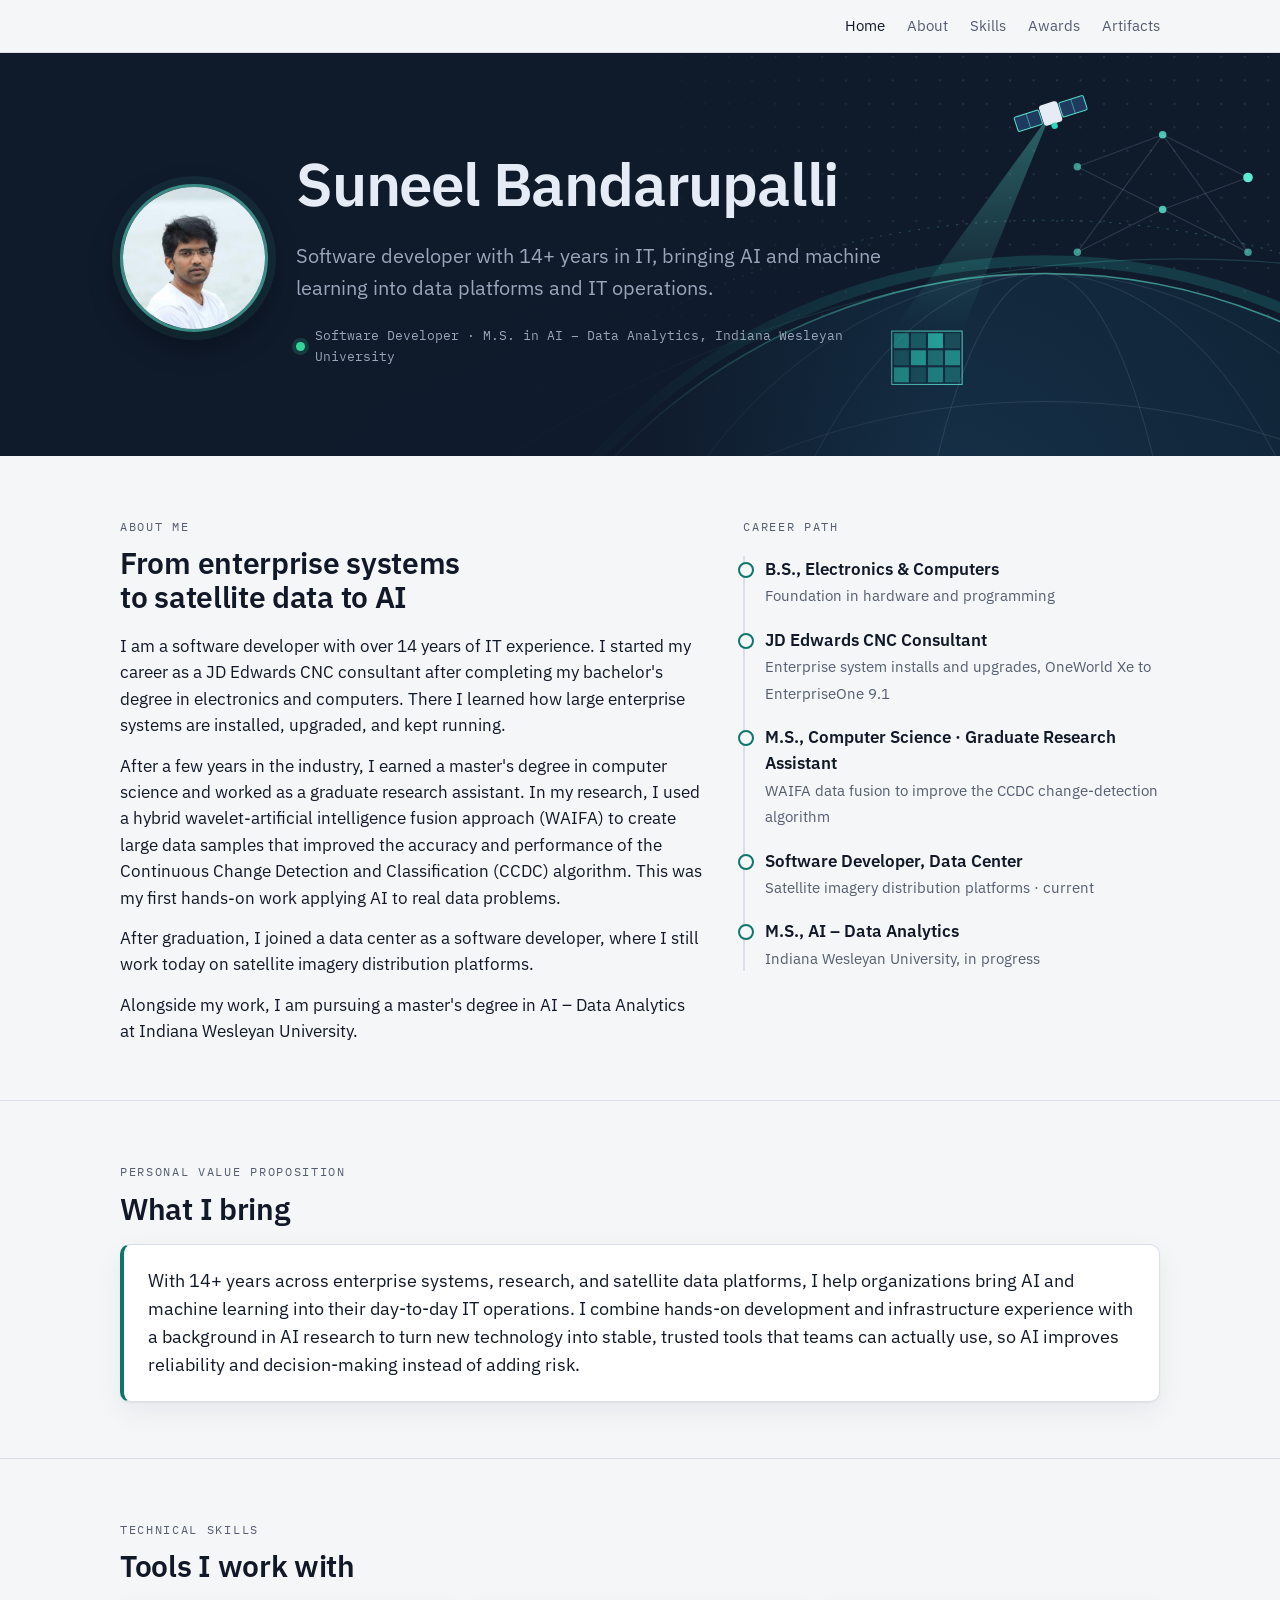
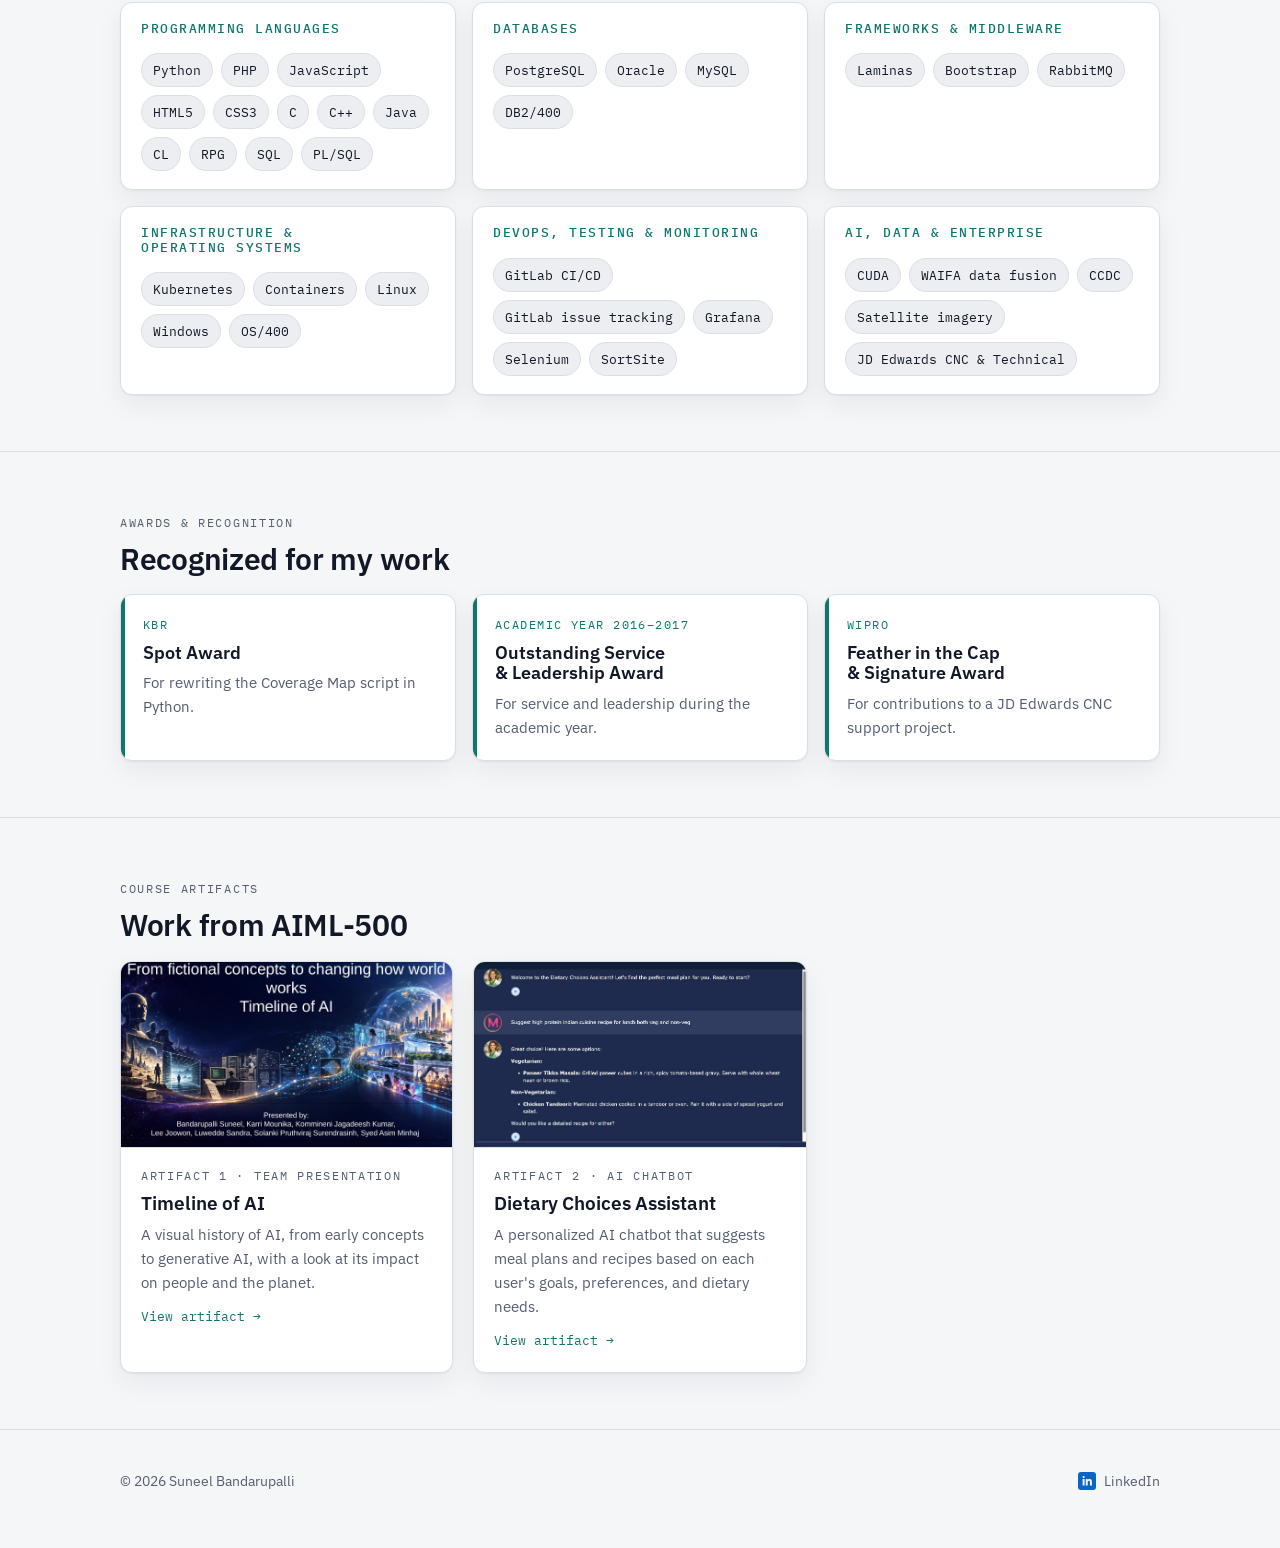
==== index.html @ 0057d149 "Add Awards & Recognition section" ====
<!doctype html>
<html lang="en">
<head>
<meta charset="utf-8">
<meta name="viewport" content="width=device-width,initial-scale=1">
<title>Suneel Bandarupalli | Software Developer, AI &amp; Data Analytics</title>
<meta name="description" content="Professional portfolio of Suneel Bandarupalli: software developer with 14+ years in IT, bringing AI and machine learning into data platforms and IT operations.">
<link rel="preconnect" href="https://fonts.googleapis.com">
<link rel="preconnect" href="https://fonts.gstatic.com" crossorigin>
<link rel="stylesheet" href="https://fonts.googleapis.com/css2?family=IBM+Plex+Mono:wght@400;500&family=IBM+Plex+Sans:wght@400;500;600&display=swap">
<link rel="stylesheet" href="assets/css/style.css">
</head>
<body>

<nav class="nav" aria-label="Main">
  <div class="wrap">
    <ul>
      <li><a href="./" aria-current="page">Home</a></li>
      <li><a href="#about">About</a></li>
      <li><a href="#skills">Skills</a></li>
      <li><a href="#awards">Awards</a></li>
      <li><a href="#artifacts">Artifacts</a></li>
    </ul>
  </div>
</nav>

<header class="hero">
  <svg class="hero-art" viewBox="0 0 1200 460" preserveAspectRatio="xMaxYMid slice" aria-hidden="true" focusable="false">
    <defs>
      <radialGradient id="glow" cx="78%" cy="118%" r="70%">
        <stop offset="0" stop-color="#2DD4BF" stop-opacity=".35"/>
        <stop offset=".45" stop-color="#0EA5E9" stop-opacity=".12"/>
        <stop offset="1" stop-color="#0F1A2B" stop-opacity="0"/>
      </radialGradient>
      <radialGradient id="earth" cx="40%" cy="25%" r="80%">
        <stop offset="0" stop-color="#16324A"/>
        <stop offset="1" stop-color="#0A1420"/>
      </radialGradient>
      <linearGradient id="fade" x1="0" x2="1">
        <stop offset="0" stop-color="#0F1A2B"/>
        <stop offset=".5" stop-color="#0F1A2B" stop-opacity=".9"/>
        <stop offset=".74" stop-color="#0F1A2B" stop-opacity="0"/>
      </linearGradient>
      <linearGradient id="swath" x1="0" y1="0" x2="0" y2="1">
        <stop offset="0" stop-color="#5EEAD4" stop-opacity=".35"/>
        <stop offset="1" stop-color="#5EEAD4" stop-opacity="0"/>
      </linearGradient>
      <clipPath id="earthClip"><circle cx="980" cy="860" r="560"/></clipPath>
      <pattern id="dots" width="22" height="22" patternUnits="userSpaceOnUse"><circle cx="1" cy="1" r="1" fill="#9AA7BB" fill-opacity=".18"/></pattern>
    </defs>
    <rect width="1200" height="460" fill="url(#dots)"/>
    <rect width="1200" height="460" fill="url(#glow)"/>
    <g transform="translate(0 -52)">
    <!-- orbits -->
    <g fill="none" stroke="#5EEAD4" stroke-opacity=".28">
      <ellipse cx="980" cy="860" rx="700" ry="610" stroke-dasharray="2 7"/>
      <ellipse cx="980" cy="860" rx="820" ry="560" transform="rotate(-12 980 860)" stroke-opacity=".18"/>
    </g>
    <!-- earth with graticule and imagery tiles -->
    <circle cx="980" cy="860" r="560" fill="url(#earth)" stroke="#5EEAD4" stroke-opacity=".55" stroke-width="1.5"/>
    <circle cx="980" cy="860" r="572" fill="none" stroke="#2DD4BF" stroke-opacity=".18" stroke-width="10"/>
    <g clip-path="url(#earthClip)" fill="none" stroke="#9AA7BB" stroke-opacity=".16">
      <ellipse cx="980" cy="860" rx="140" ry="560"/><ellipse cx="980" cy="860" rx="300" ry="560"/><ellipse cx="980" cy="860" rx="440" ry="560"/>
      <ellipse cx="980" cy="860" rx="560" ry="140"/><ellipse cx="980" cy="860" rx="560" ry="300"/><ellipse cx="980" cy="860" rx="560" ry="440"/>
    </g>
    <g clip-path="url(#earthClip)">
      <g fill="#2DD4BF">
        <rect x="838" y="356" width="14" height="14" fill-opacity=".55"/><rect x="854" y="356" width="14" height="14" fill-opacity=".3"/><rect x="870" y="356" width="14" height="14" fill-opacity=".7"/><rect x="886" y="356" width="14" height="14" fill-opacity=".2"/>
        <rect x="838" y="372" width="14" height="14" fill-opacity=".25"/><rect x="854" y="372" width="14" height="14" fill-opacity=".65"/><rect x="870" y="372" width="14" height="14" fill-opacity=".4"/><rect x="886" y="372" width="14" height="14" fill-opacity=".55"/>
        <rect x="838" y="388" width="14" height="14" fill-opacity=".6"/><rect x="854" y="388" width="14" height="14" fill-opacity=".2"/><rect x="870" y="388" width="14" height="14" fill-opacity=".5"/><rect x="886" y="388" width="14" height="14" fill-opacity=".3"/>
      </g>
      <rect x="836" y="354" width="66" height="50" fill="none" stroke="#5EEAD4" stroke-opacity=".8"/>
    </g>
    <!-- imaging swath from satellite to the tile -->
    <path d="M985 150 L836 354 L902 354 Z" fill="url(#swath)"/>
    <!-- satellite -->
    <g transform="translate(985 150) rotate(-18)">
      <rect x="-34" y="-7" width="24" height="14" rx="1.5" fill="#1E3A5F" stroke="#5EEAD4" stroke-opacity=".9"/>
      <rect x="10" y="-7" width="24" height="14" rx="1.5" fill="#1E3A5F" stroke="#5EEAD4" stroke-opacity=".9"/>
      <line x1="-22" y1="-7" x2="-22" y2="7" stroke="#5EEAD4" stroke-opacity=".5"/><line x1="22" y1="-7" x2="22" y2="7" stroke="#5EEAD4" stroke-opacity=".5"/>
      <rect x="-9" y="-10" width="18" height="20" rx="3" fill="#E6ECF5"/>
      <circle cx="0" cy="12" r="3" fill="#2DD4BF"/>
    </g>
    </g>
    <g transform="translate(350 78)">
    <!-- neural network constellation -->
    <g stroke="#9AA7BB" stroke-opacity=".22">
      <line x1="660" y1="70" x2="740" y2="40"/><line x1="660" y1="70" x2="740" y2="110"/><line x1="660" y1="150" x2="740" y2="110"/><line x1="660" y1="150" x2="740" y2="40"/>
      <line x1="740" y1="40" x2="820" y2="80"/><line x1="740" y1="110" x2="820" y2="80"/><line x1="740" y1="110" x2="820" y2="150"/><line x1="740" y1="40" x2="820" y2="150"/>
    </g>
    <g fill="#5EEAD4"><circle cx="660" cy="70" r="3.5" fill-opacity=".6"/><circle cx="660" cy="150" r="3.5" fill-opacity=".6"/><circle cx="740" cy="40" r="3.5" fill-opacity=".8"/><circle cx="740" cy="110" r="3.5" fill-opacity=".8"/><circle cx="820" cy="80" r="4.5"/><circle cx="820" cy="150" r="3.5" fill-opacity=".6"/></g>
    </g>
    <rect width="1200" height="460" fill="url(#fade)"/>
  </svg>
  <div class="wrap hero-id">
    <img class="avatar" src="assets/img/suneel.jpg" alt="Portrait of Suneel Bandarupalli" width="400" height="400">
    <div class="hero-text">
      <h1>Suneel Bandarupalli</h1>
      <p class="role">Software developer with 14+ years in IT, bringing AI and machine learning into data platforms and IT operations.</p>
      <span class="status"><i aria-hidden="true"></i>Software Developer · M.S. in AI – Data Analytics, Indiana Wesleyan University</span>
    </div>
  </div>
</header>

<main>
  <section class="block" id="about">
    <div class="wrap two">
      <div>
        <span class="label">About Me</span>
        <h2>From enterprise systems to satellite data to AI</h2>
        <div class="prose">
          <p>I am a software developer with over 14 years of IT experience. I started my career as a JD Edwards CNC consultant after completing my bachelor's degree in electronics and computers. There I learned how large enterprise systems are installed, upgraded, and kept running.</p>
          <p>After a few years in the industry, I earned a master's degree in computer science and worked as a graduate research assistant. In my research, I used a hybrid wavelet-artificial intelligence fusion approach (WAIFA) to create large data samples that improved the accuracy and performance of the Continuous Change Detection and Classification (CCDC) algorithm. This was my first hands-on work applying AI to real data problems.</p>
          <p>After graduation, I joined a data center as a software developer, where I still work today on satellite imagery distribution platforms.</p>
          <p>Alongside my work, I am pursuing a master's degree in AI – Data Analytics at Indiana Wesleyan University.</p>
        </div>
      </div>
      <div>
        <span class="label">Career Path</span>
        <ul class="path" style="margin-top:18px">
          <li><b>B.S., Electronics &amp; Computers</b><span>Foundation in hardware and programming</span></li>
          <li><b>JD Edwards CNC Consultant</b><span>Enterprise system installs and upgrades, OneWorld Xe to EnterpriseOne 9.1</span></li>
          <li><b>M.S., Computer Science · Graduate Research Assistant</b><span>WAIFA data fusion to improve the CCDC change-detection algorithm</span></li>
          <li><b>Software Developer, Data Center</b><span>Satellite imagery distribution platforms · current</span></li>
          <li><b>M.S., AI – Data Analytics</b><span>Indiana Wesleyan University, in progress</span></li>
        </ul>
      </div>
    </div>
  </section>

  <section class="block" id="value">
    <div class="wrap">
      <span class="label">Personal Value Proposition</span>
      <h2>What I bring</h2>
      <p class="vp">With 14+ years across enterprise systems, research, and satellite data platforms, I help organizations bring AI and machine learning into their day-to-day IT operations. I combine hands-on development and infrastructure experience with a background in AI research to turn new technology into stable, trusted tools that teams can actually use, so AI improves reliability and decision-making instead of adding risk.</p>
    </div>
  </section>

  <section class="block" id="skills">
    <div class="wrap">
      <span class="label">Technical Skills</span>
      <h2>Tools I work with</h2>
      <div class="skills">
        <div class="skillset">
          <h3>Programming Languages</h3>
          <div class="chips">
            <span class="chip">Python</span><span class="chip">PHP</span><span class="chip">JavaScript</span><span class="chip">HTML5</span><span class="chip">CSS3</span><span class="chip">C</span><span class="chip">C++</span><span class="chip">Java</span><span class="chip">CL</span><span class="chip">RPG</span><span class="chip">SQL</span><span class="chip">PL/SQL</span>
          </div>
        </div>
        <div class="skillset">
          <h3>Databases</h3>
          <div class="chips">
            <span class="chip">PostgreSQL</span><span class="chip">Oracle</span><span class="chip">MySQL</span><span class="chip">DB2/400</span>
          </div>
        </div>
        <div class="skillset">
          <h3>Frameworks &amp; Middleware</h3>
          <div class="chips">
            <span class="chip">Laminas</span><span class="chip">Bootstrap</span><span class="chip">RabbitMQ</span>
          </div>
        </div>
        <div class="skillset">
          <h3>Infrastructure &amp; Operating Systems</h3>
          <div class="chips">
            <span class="chip">Kubernetes</span><span class="chip">Containers</span><span class="chip">Linux</span><span class="chip">Windows</span><span class="chip">OS/400</span>
          </div>
        </div>
        <div class="skillset">
          <h3>DevOps, Testing &amp; Monitoring</h3>
          <div class="chips">
            <span class="chip">GitLab CI/CD</span><span class="chip">GitLab issue tracking</span><span class="chip">Grafana</span><span class="chip">Selenium</span><span class="chip">SortSite</span>
          </div>
        </div>
        <div class="skillset">
          <h3>AI, Data &amp; Enterprise</h3>
          <div class="chips">
            <span class="chip">CUDA</span><span class="chip">WAIFA data fusion</span><span class="chip">CCDC</span><span class="chip">Satellite imagery</span><span class="chip">JD Edwards CNC &amp; Technical</span>
          </div>
        </div>
      </div>
    </div>
  </section>

  <section class="block" id="awards">
    <div class="wrap">
      <span class="label">Awards &amp; Recognition</span>
      <h2>Recognized for my work</h2>
      <div class="awards">
        <article class="award">
          <span class="award-org">KBR</span>
          <h3>Spot Award</h3>
          <p>For rewriting the Coverage Map script in Python.</p>
        </article>
        <article class="award">
          <span class="award-org">Academic Year 2016–2017</span>
          <h3>Outstanding Service &amp; Leadership Award</h3>
          <p>For service and leadership during the academic year.</p>
        </article>
        <article class="award">
          <span class="award-org">Wipro</span>
          <h3>Feather in the Cap &amp; Signature Award</h3>
          <p>For contributions to a JD Edwards CNC support project.</p>
        </article>
      </div>
    </div>
  </section>

  <section class="block" id="artifacts">
    <div class="wrap">
      <span class="label">Course Artifacts</span>
      <h2>Work from AIML-500</h2>
      <div class="grid">
        <a class="card" href="artifacts/timeline-of-ai/">
          <img src="artifacts/timeline-of-ai/slides/slide-1.jpg" alt="Title slide of the Timeline of AI presentation" loading="lazy">
          <div class="body">
            <span class="label">Artifact 1 · Team presentation</span>
            <h3>Timeline of AI</h3>
            <p>A visual history of AI, from early concepts to generative AI, with a look at its impact on people and the planet.</p>
            <span class="more">View artifact →</span>
          </div>
        </a>
        <a class="card" href="artifacts/dietary-choices-assistant/">
          <img src="artifacts/dietary-choices-assistant/screens/screen-2.jpg" alt="The Dietary Choices Assistant suggesting high-protein Indian lunch options" loading="lazy">
          <div class="body">
            <span class="label">Artifact 2 · AI chatbot</span>
            <h3>Dietary Choices Assistant</h3>
            <p>A personalized AI chatbot that suggests meal plans and recipes based on each user's goals, preferences, and dietary needs.</p>
            <span class="more">View artifact →</span>
          </div>
        </a>
      </div>
    </div>
  </section>
</main>

<footer>
  <div class="wrap">
    <span>© 2026 Suneel Bandarupalli</span>
    <span class="links"><a href="https://www.linkedin.com/in/suneelb/" target="_blank" rel="noopener" aria-label="LinkedIn profile"><svg class="li-icon" viewBox="0 0 24 24" width="18" height="18" aria-hidden="true" focusable="false"><rect width="24" height="24" rx="4" fill="currentColor"/><path fill="var(--bg)" d="M6.2 9.4h2.6V18H6.2zM7.5 5.3a1.5 1.5 0 1 1 0 3 1.5 1.5 0 0 1 0-3zM10.4 9.4h2.5v1.2h.04c.35-.66 1.2-1.36 2.47-1.36 2.64 0 3.13 1.74 3.13 4V18h-2.6v-4.2c0-1-.02-2.3-1.4-2.3-1.4 0-1.6 1.1-1.6 2.2V18h-2.6z"/></svg><span>LinkedIn</span></a></span>
  </div>
</footer>
</body>
</html>
---- assets/css/style.css ----
/* Suneel Bandarupalli — portfolio
   Ops-console flavour: ink navy, a single signal-teal accent, mono labels. */
:root{
  --bg:#F5F6F8; --surface:#FFFFFF; --sunk:#ECEEF2; --ink:#111827; --muted:#545E70;
  --line:#DADFE7; --accent:#0F766E; --accent-ink:#FFFFFF; --accent-soft:#DDF1EE;
  --band:#0F1A2B; --band-ink:#E6ECF5; --band-muted:#9AA7BB;
  --shadow:0 1px 2px rgba(17,24,39,.05),0 10px 28px rgba(17,24,39,.06);
  --sans:"IBM Plex Sans",-apple-system,BlinkMacSystemFont,"Segoe UI",Helvetica,Arial,sans-serif;
  --mono:"IBM Plex Mono",ui-monospace,SFMono-Regular,Menlo,Consolas,monospace;
  color-scheme:light;
}
@media (prefers-color-scheme:dark){
  :root{
    --bg:#0D1219; --surface:#151C26; --sunk:#1B2430; --ink:#E7ECF3; --muted:#9AA6B6;
    --line:#26303D; --accent:#4FD1C0; --accent-ink:#06201D; --accent-soft:#11302D;
    --band:#0A0F16; --band-ink:#E7ECF3; --band-muted:#8C98AA;
    --shadow:0 1px 2px rgba(0,0,0,.4),0 10px 28px rgba(0,0,0,.3);
    color-scheme:dark;
  }
}
*{box-sizing:border-box}
html{scroll-behavior:smooth}
body{margin:0;background:var(--bg);color:var(--ink);font-family:var(--sans);font-size:16.5px;line-height:1.6;-webkit-font-smoothing:antialiased}
img{max-width:100%;display:block}
a{color:var(--accent)}
h1,h2,h3{line-height:1.15;margin:0;text-wrap:balance}
p{margin:0}
.wrap{max-width:1080px;margin:0 auto;padding-left:max(20px,env(safe-area-inset-left,0px));padding-right:max(20px,env(safe-area-inset-right,0px))}
.label{font-family:var(--mono);font-size:12px;letter-spacing:.14em;text-transform:uppercase;color:var(--muted)}

/* nav */
.nav{position:sticky;top:0;z-index:20;background:color-mix(in srgb,var(--bg) 88%,transparent);backdrop-filter:blur(8px);border-bottom:1px solid var(--line)}
.nav .wrap{display:flex;align-items:center;justify-content:space-between;gap:16px;padding-block:14px}
.brand{font-weight:600;text-decoration:none;color:var(--ink);letter-spacing:-.01em}
.brand span{font-family:var(--mono);font-size:12px;color:var(--accent);margin-left:8px;letter-spacing:.06em}
.nav ul{list-style:none;display:flex;gap:22px;margin:0;padding:0;font-size:15px}
.nav a{color:var(--muted);text-decoration:none}
.nav a:hover,.nav a[aria-current="page"]{color:var(--ink)}

/* hero band */
.hero{background:var(--band);color:var(--band-ink)}
.hero .wrap{padding-block:72px 64px;display:grid;gap:28px}
.hero .label{color:var(--band-muted)}
.hero h1{font-size:clamp(36px,6vw,60px);font-weight:600;letter-spacing:-.02em}
.hero .role{font-size:clamp(17px,2.4vw,20px);color:var(--band-muted);max-width:52ch}
.status{display:inline-flex;align-items:center;gap:10px;font-family:var(--mono);font-size:13px;color:var(--band-muted)}
.status i{width:9px;height:9px;border-radius:50%;background:#34D399;box-shadow:0 0 0 4px rgba(52,211,153,.18)}

/* sections */
section.block{padding-block:56px;border-bottom:1px solid var(--line)}
section.block h2{font-size:clamp(24px,3.4vw,30px);font-weight:600;letter-spacing:-.01em;margin:8px 0 18px}
.two{display:grid;grid-template-columns:minmax(0,1.4fr) minmax(0,1fr);gap:40px;align-items:start}
@media (max-width:820px){.two{grid-template-columns:1fr}}
.prose p+p{margin-top:14px}
.prose{max-width:66ch}

.vp{background:var(--surface);border:1px solid var(--line);border-left:4px solid var(--accent);border-radius:10px;padding:22px 24px;box-shadow:var(--shadow);font-size:18px;line-height:1.55}
.chips{display:flex;flex-wrap:wrap;gap:8px;margin-top:6px}
.chip{font-family:var(--mono);font-size:12.5px;padding:6px 11px;border-radius:999px;background:var(--sunk);color:var(--ink);border:1px solid var(--line)}
.facts{display:grid;gap:14px;margin:0}
.facts div{background:var(--surface);border:1px solid var(--line);border-radius:10px;padding:14px 16px}
.facts dt{font-family:var(--mono);font-size:12px;letter-spacing:.1em;text-transform:uppercase;color:var(--muted)}
.facts dd{margin:4px 0 0;font-weight:500}

/* artifact cards */
.grid{display:grid;grid-template-columns:repeat(auto-fill,minmax(300px,1fr));gap:20px}
.card{display:flex;flex-direction:column;background:var(--surface);border:1px solid var(--line);border-radius:12px;overflow:hidden;box-shadow:var(--shadow);text-decoration:none;color:inherit;transition:transform .15s ease,border-color .15s ease}
.card:hover{transform:translateY(-2px);border-color:var(--accent)}
.card img{aspect-ratio:16/9;object-fit:cover;width:100%;border-bottom:1px solid var(--line)}
.card .body{padding:18px 20px 20px;display:grid;gap:8px}
.card h3{font-size:19px;font-weight:600}
.card p{color:var(--muted);font-size:15px}
.card .more{font-family:var(--mono);font-size:13px;color:var(--accent);margin-top:4px}
.note{margin-top:18px;color:var(--muted);font-size:14.5px}

/* artifact page */
.crumbs{font-family:var(--mono);font-size:13px;color:var(--muted);padding-top:28px}
.crumbs a{color:var(--muted)}
.art-head{padding-block:14px 26px;display:grid;gap:12px}
.art-head h1{font-size:clamp(28px,4.6vw,42px);font-weight:600;letter-spacing:-.015em}
.art-head .intro{font-size:18px;color:var(--muted);max-width:62ch}
.team{font-size:14.5px;color:var(--muted)}
.team b{color:var(--ink);font-weight:600}

.viewer{background:var(--band);border-radius:14px;padding:14px;box-shadow:var(--shadow)}
.viewer figure{margin:0;position:relative}
.viewer img{width:100%;aspect-ratio:16/9;object-fit:contain;border-radius:8px;background:#000}
.vbar{display:flex;align-items:center;justify-content:space-between;gap:12px;padding:12px 4px 2px;color:var(--band-ink);flex-wrap:wrap}
.vbar button{font:inherit;font-size:14px;background:transparent;color:var(--band-ink);border:1px solid rgba(255,255,255,.25);border-radius:8px;padding:7px 14px;cursor:pointer}
.vbar button:hover{border-color:#fff}
.vbar button:disabled{opacity:.35;cursor:default}
.count{font-family:var(--mono);font-size:13px;color:var(--band-muted)}
.thumbs{display:flex;gap:8px;overflow-x:auto;padding:12px 4px 4px}
.thumbs button{flex:0 0 auto;width:96px;padding:0;border:2px solid transparent;border-radius:6px;overflow:hidden;cursor:pointer;background:none;opacity:.6}
.thumbs button[aria-current="true"]{border-color:var(--accent);opacity:1}
.thumbs img{aspect-ratio:16/9;object-fit:cover}
.actions{display:flex;flex-wrap:wrap;gap:10px;margin-top:16px}
.btn{display:inline-flex;align-items:center;gap:8px;font-weight:600;font-size:15px;padding:10px 16px;border-radius:9px;text-decoration:none;border:1px solid var(--accent)}
.btn.primary{background:var(--accent);color:var(--accent-ink)}
.btn.ghost{color:var(--accent);background:transparent}

.fields{display:grid;gap:0;margin-top:40px;border-top:1px solid var(--line)}
.field{display:grid;grid-template-columns:200px minmax(0,1fr);gap:28px;padding-block:22px;border-bottom:1px solid var(--line)}
.field h2{font-family:var(--mono);font-size:12.5px;letter-spacing:.14em;text-transform:uppercase;color:var(--accent);font-weight:500;padding-top:4px}
.field .prose{font-size:16.5px}
.field ul{margin:0;padding-left:20px}
.field li+li{margin-top:6px}
.refs p{padding-left:2em;text-indent:-2em}
.refs p+p{margin-top:10px}
.vpq{font-size:18px;font-weight:500;color:var(--ink)}
@media (max-width:720px){.field{grid-template-columns:1fr;gap:8px}}

footer{padding-block:40px 56px;color:var(--muted);font-size:14px}
footer .wrap{display:flex;flex-wrap:wrap;justify-content:space-between;gap:12px}
.prose,.refs p{overflow-wrap:anywhere}
.field>*,.viewer,.thumbs{min-width:0}

/* skills */
.skills{display:grid;grid-template-columns:repeat(auto-fill,minmax(300px,1fr));gap:16px}
.skillset{background:var(--surface);border:1px solid var(--line);border-radius:12px;padding:18px 20px;box-shadow:var(--shadow);display:grid;gap:12px;align-content:start}
.skillset h3{font-family:var(--mono);font-size:12.5px;letter-spacing:.12em;text-transform:uppercase;color:var(--accent);font-weight:500}
.path{display:grid;gap:0;margin:0;padding:0;list-style:none;border-left:2px solid var(--line)}
.path li{position:relative;padding:0 0 18px 20px}
.path li:last-child{padding-bottom:0}
.path li::before{content:"";position:absolute;left:-7px;top:6px;width:12px;height:12px;border-radius:50%;background:var(--bg);border:2px solid var(--accent)}
.path b{display:block;font-weight:600}
.path span{color:var(--muted);font-size:14.5px}

/* hero illustration */
.hero{position:relative;overflow:hidden;background:#0F1A2B}
.hero-art{position:absolute;inset:0;width:100%;height:100%}
.hero .wrap{position:relative;padding-block:96px 88px}
@media (max-width:720px){.hero-art{opacity:.3}}
@media (max-width:560px){.brand span{display:none}.nav ul{gap:16px}}
.nav .wrap{justify-content:flex-end}

/* hero identity + footer links */
.hero-id{display:flex!important;align-items:center;gap:36px}
.hero-text{display:grid;gap:22px;min-width:0}
.avatar{width:148px;height:148px;border-radius:50%;object-fit:cover;flex:0 0 auto;border:3px solid rgba(94,234,212,.55);box-shadow:0 0 0 8px rgba(94,234,212,.08),0 12px 30px rgba(0,0,0,.35)}
@media (max-width:720px){.hero-id{flex-direction:column;align-items:flex-start;gap:24px}.avatar{width:112px;height:112px}}
footer .links{display:flex;gap:18px}
footer .links a{color:var(--muted);text-decoration:none}
footer .links a:hover{color:var(--accent)}
.hero-text{max-width:600px}
@media (max-width:720px){.hero-id .avatar{align-self:center}}
@media (max-width:720px){.hero-id{align-items:center;text-align:center}.hero-text{justify-items:center}}
footer .links a{display:inline-flex;align-items:center;gap:8px}
footer .links a:hover .li-icon{color:#0A66C2}
footer .li-icon{color:#0A66C2}
.viewer .caption{color:var(--band-ink);font-size:14.5px;padding:12px 4px 0;margin:0}
.art-head + .viewer + .actions + .note{margin-top:10px}

/* awards */
.awards{display:grid;grid-template-columns:repeat(auto-fill,minmax(280px,1fr));gap:16px}
.award{position:relative;background:var(--surface);border:1px solid var(--line);border-radius:12px;padding:20px 20px 20px 22px;box-shadow:var(--shadow);display:grid;gap:8px;align-content:start;overflow:hidden}
.award::before{content:"";position:absolute;left:0;top:0;bottom:0;width:4px;background:var(--accent)}
.award-org{font-family:var(--mono);font-size:12px;letter-spacing:.12em;text-transform:uppercase;color:var(--accent)}
.award h3{font-size:18px;font-weight:600}
.award p{color:var(--muted);font-size:15px}
@media (max-width:420px){.nav ul{gap:12px;font-size:14px}}
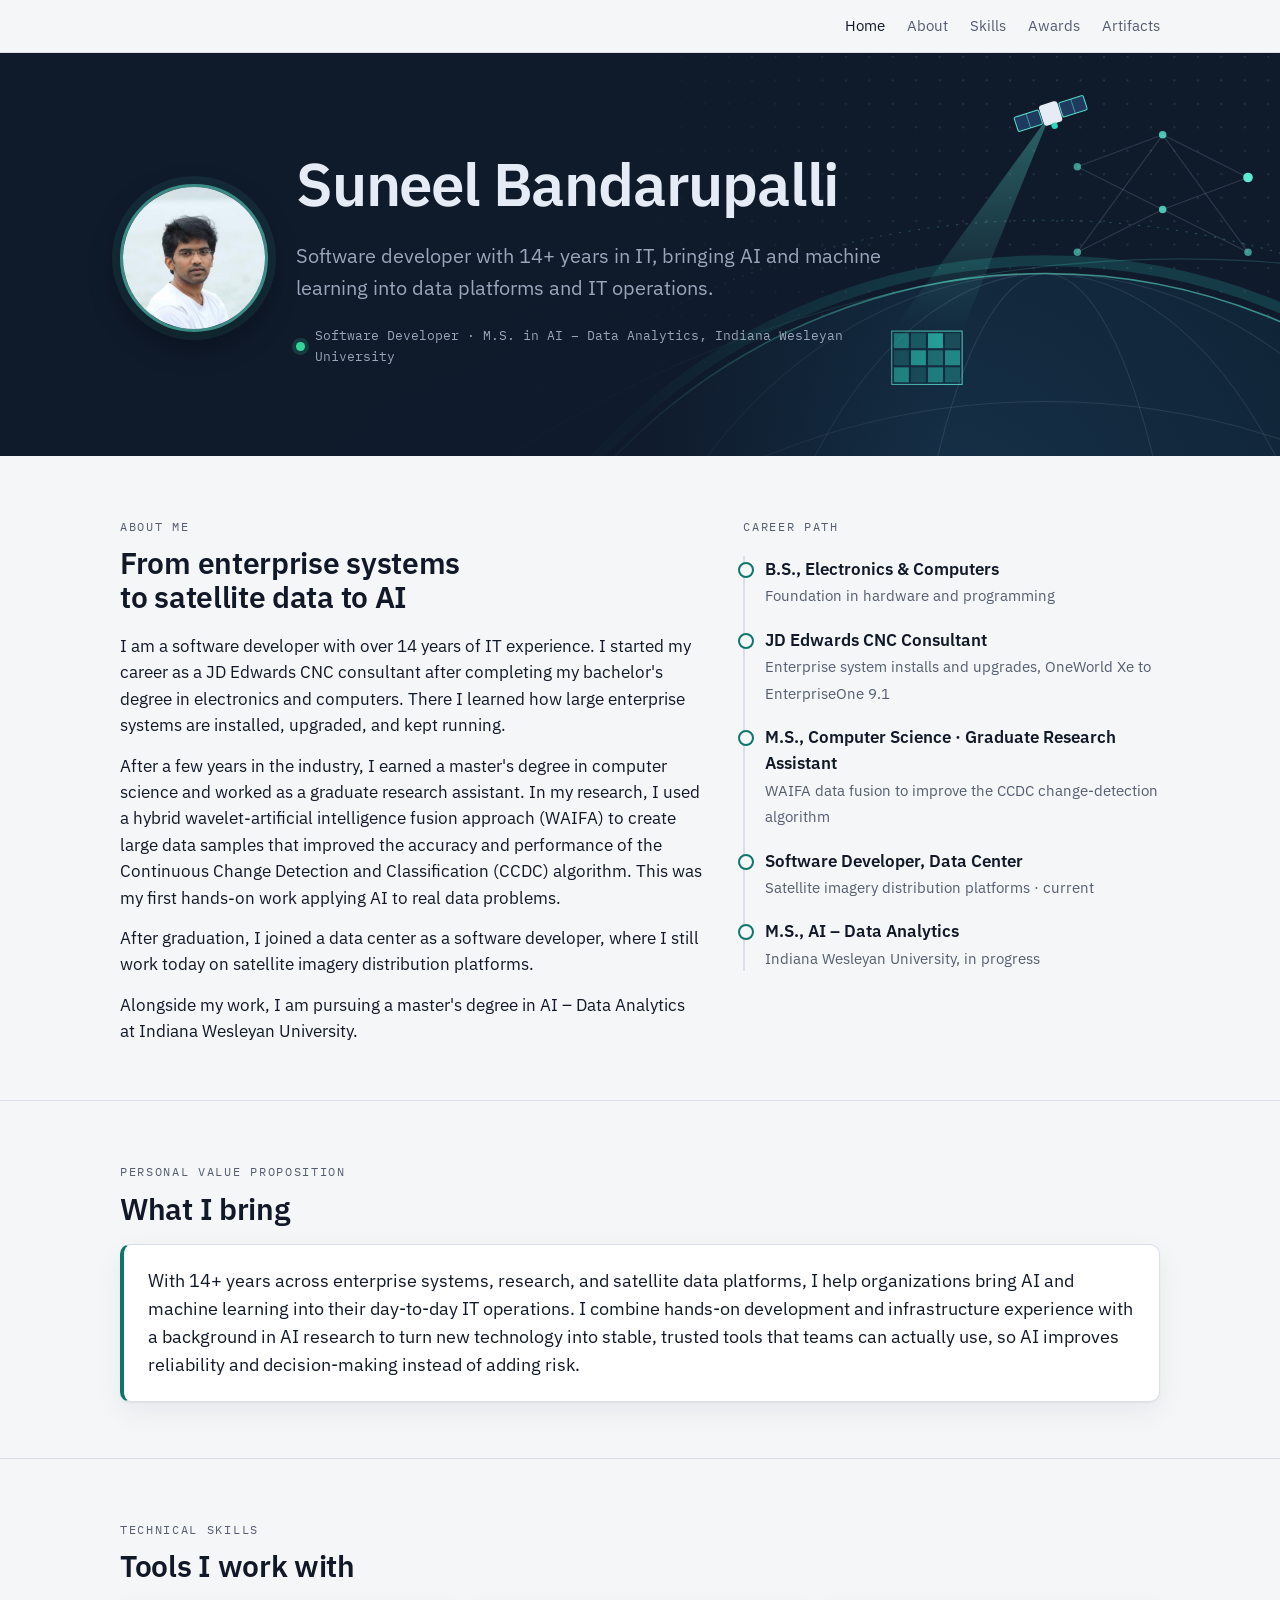
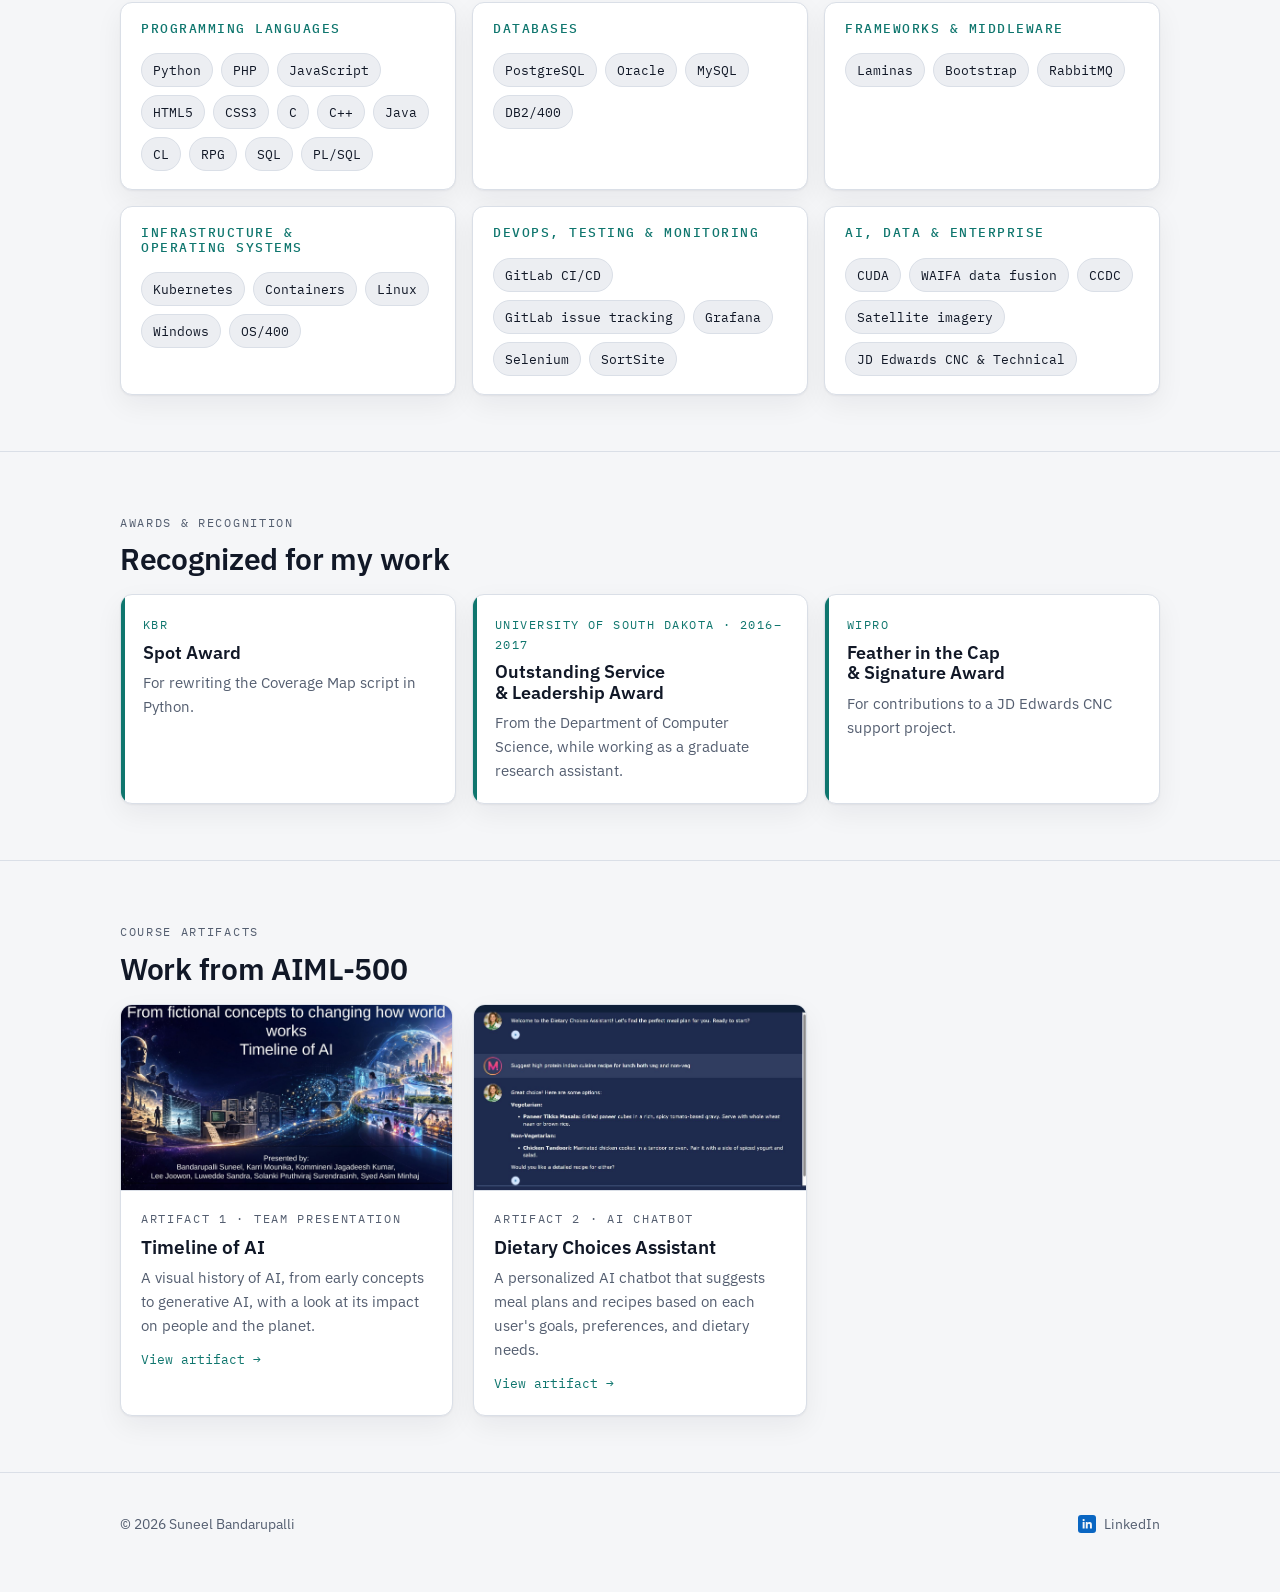
==== commit ade623e1: "Credit USD CS department for 2016-17 award; trim chatbot tools list" ====
--- a/index.html
+++ b/index.html
@@ -192,9 +192,9 @@
           <p>For rewriting the Coverage Map script in Python.</p>
         </article>
         <article class="award">
-          <span class="award-org">Academic Year 2016–2017</span>
+          <span class="award-org">University of South Dakota · 2016–2017</span>
           <h3>Outstanding Service &amp; Leadership Award</h3>
-          <p>For service and leadership during the academic year.</p>
+          <p>From the Department of Computer Science, while working as a graduate research assistant.</p>
         </article>
         <article class="award">
           <span class="award-org">Wipro</span>
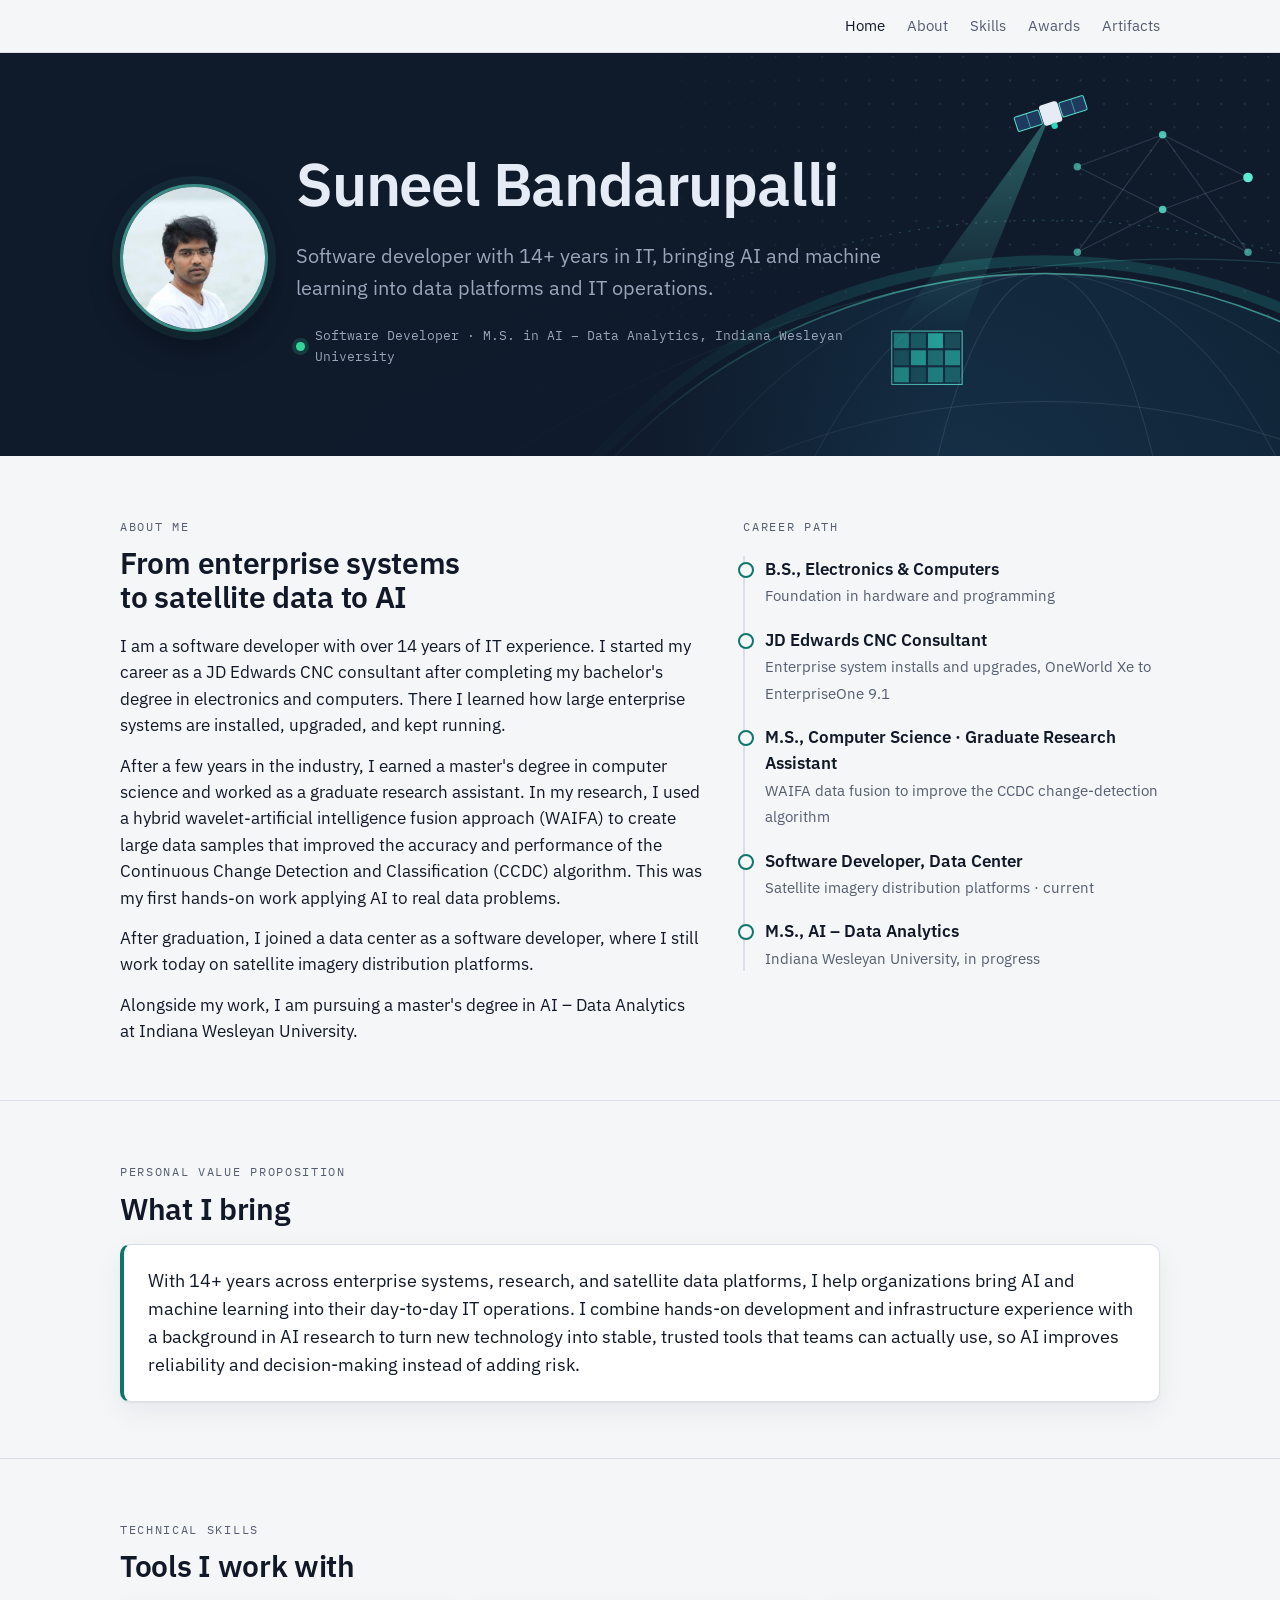
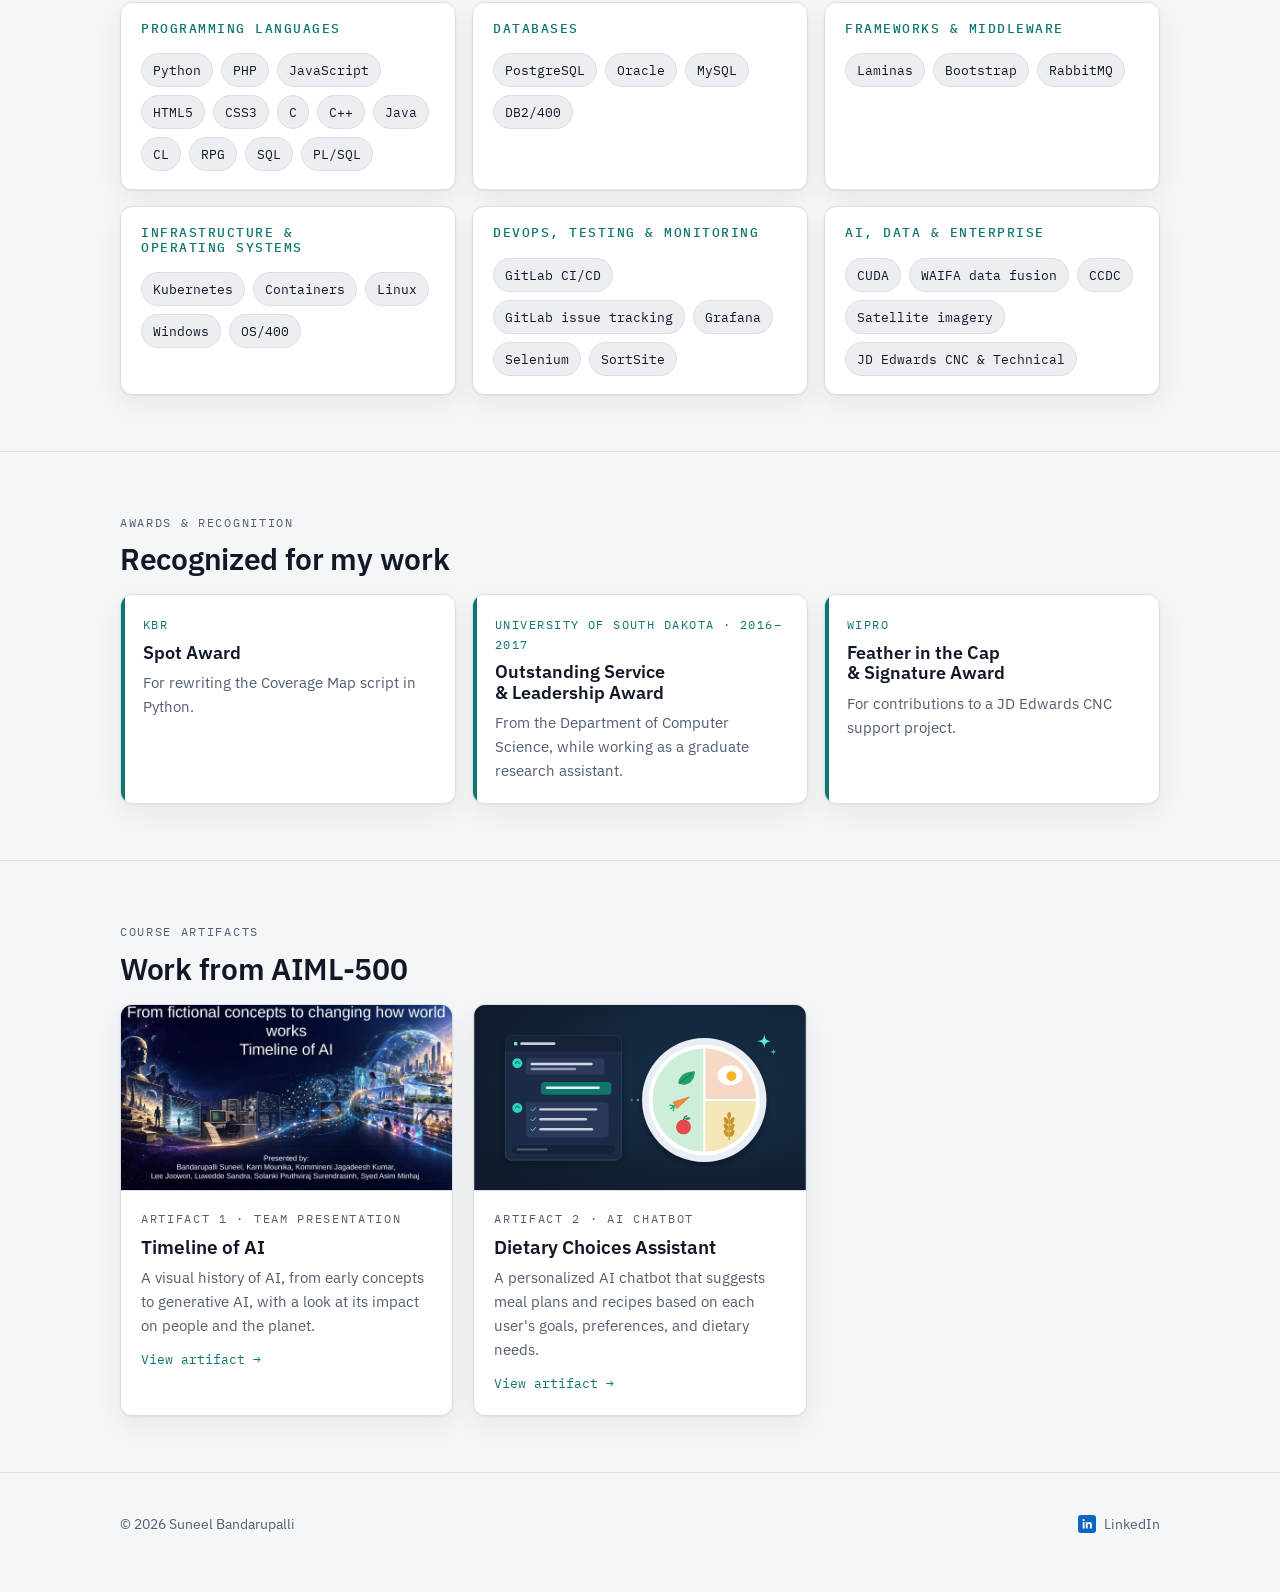
==== commit f9dee470: "Add cover illustration for Dietary Choices Assistant card" ====
--- a/index.html
+++ b/index.html
@@ -220,7 +220,7 @@
           </div>
         </a>
         <a class="card" href="artifacts/dietary-choices-assistant/">
-          <img src="artifacts/dietary-choices-assistant/screens/screen-2.jpg" alt="The Dietary Choices Assistant suggesting high-protein Indian lunch options" loading="lazy">
+          <img src="artifacts/dietary-choices-assistant/cover.svg" alt="Illustration of a chat conversation next to a balanced meal plate" loading="lazy">
           <div class="body">
             <span class="label">Artifact 2 · AI chatbot</span>
             <h3>Dietary Choices Assistant</h3>
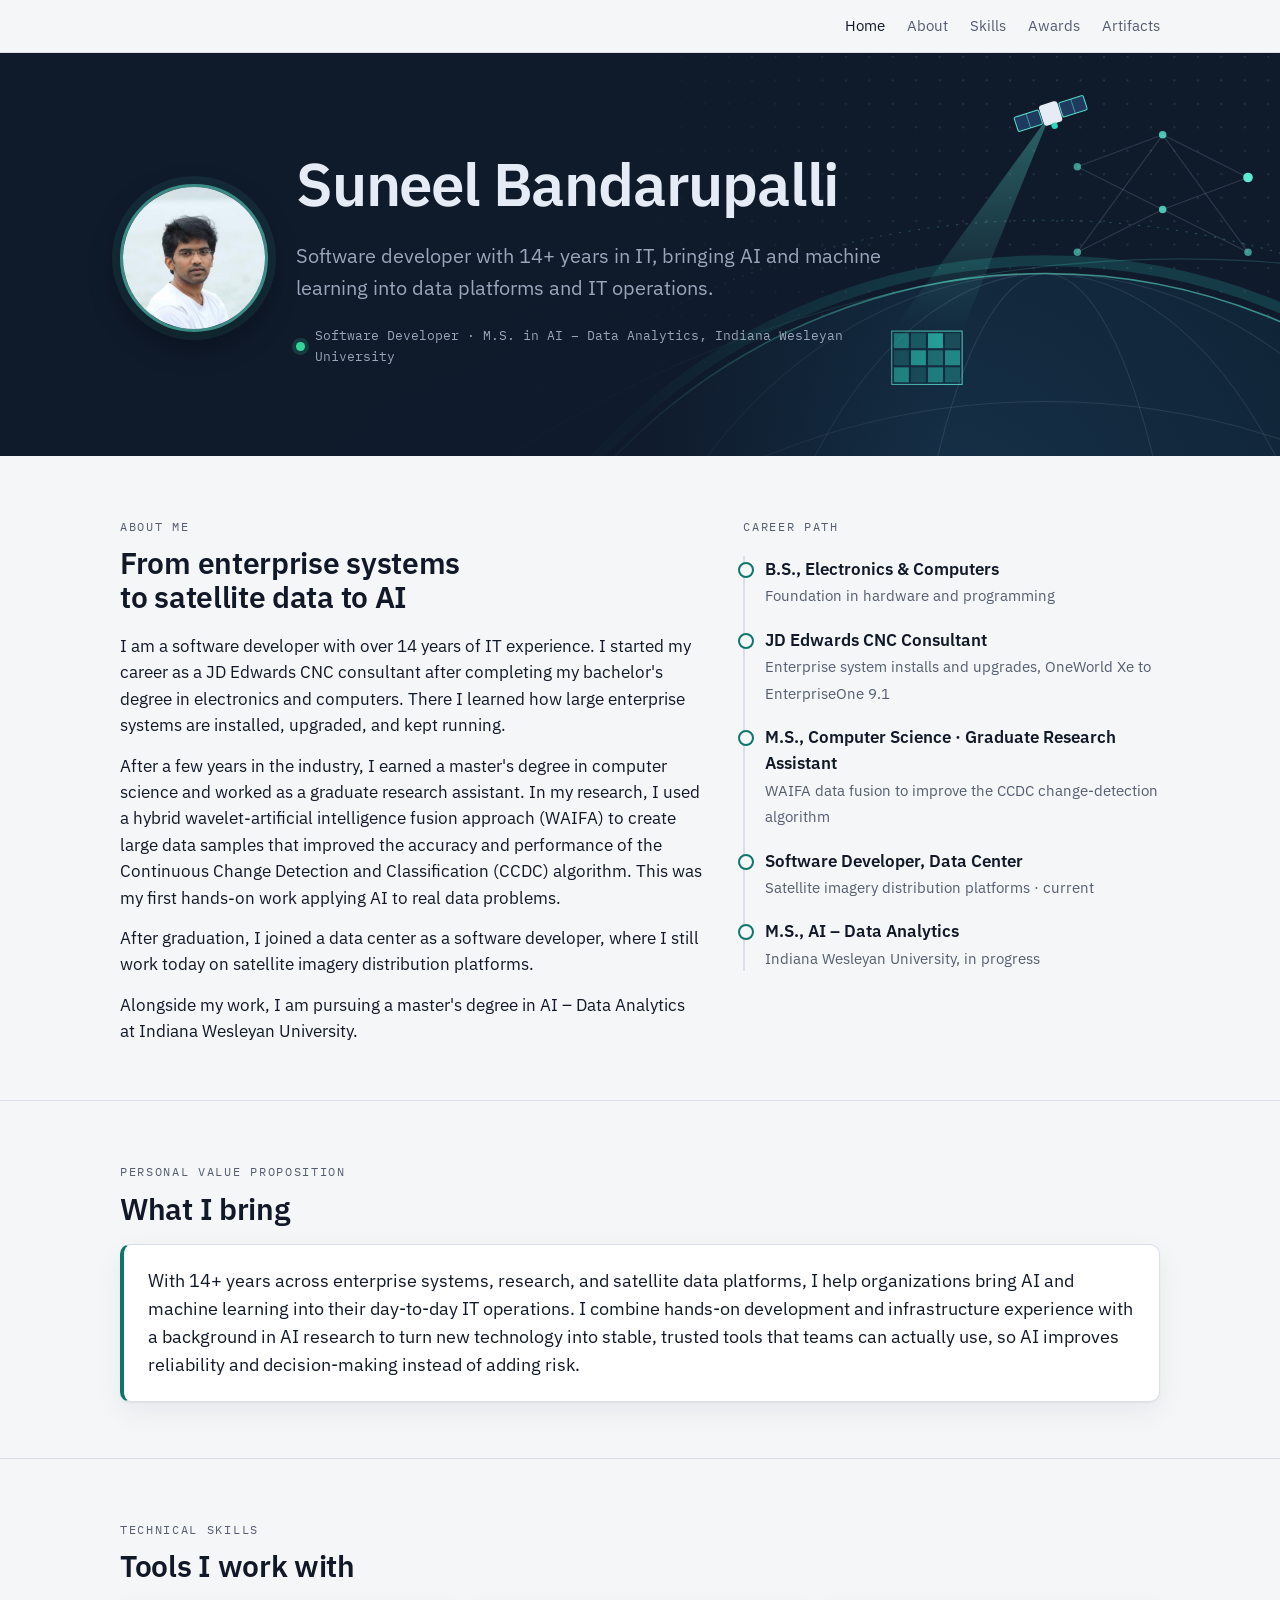
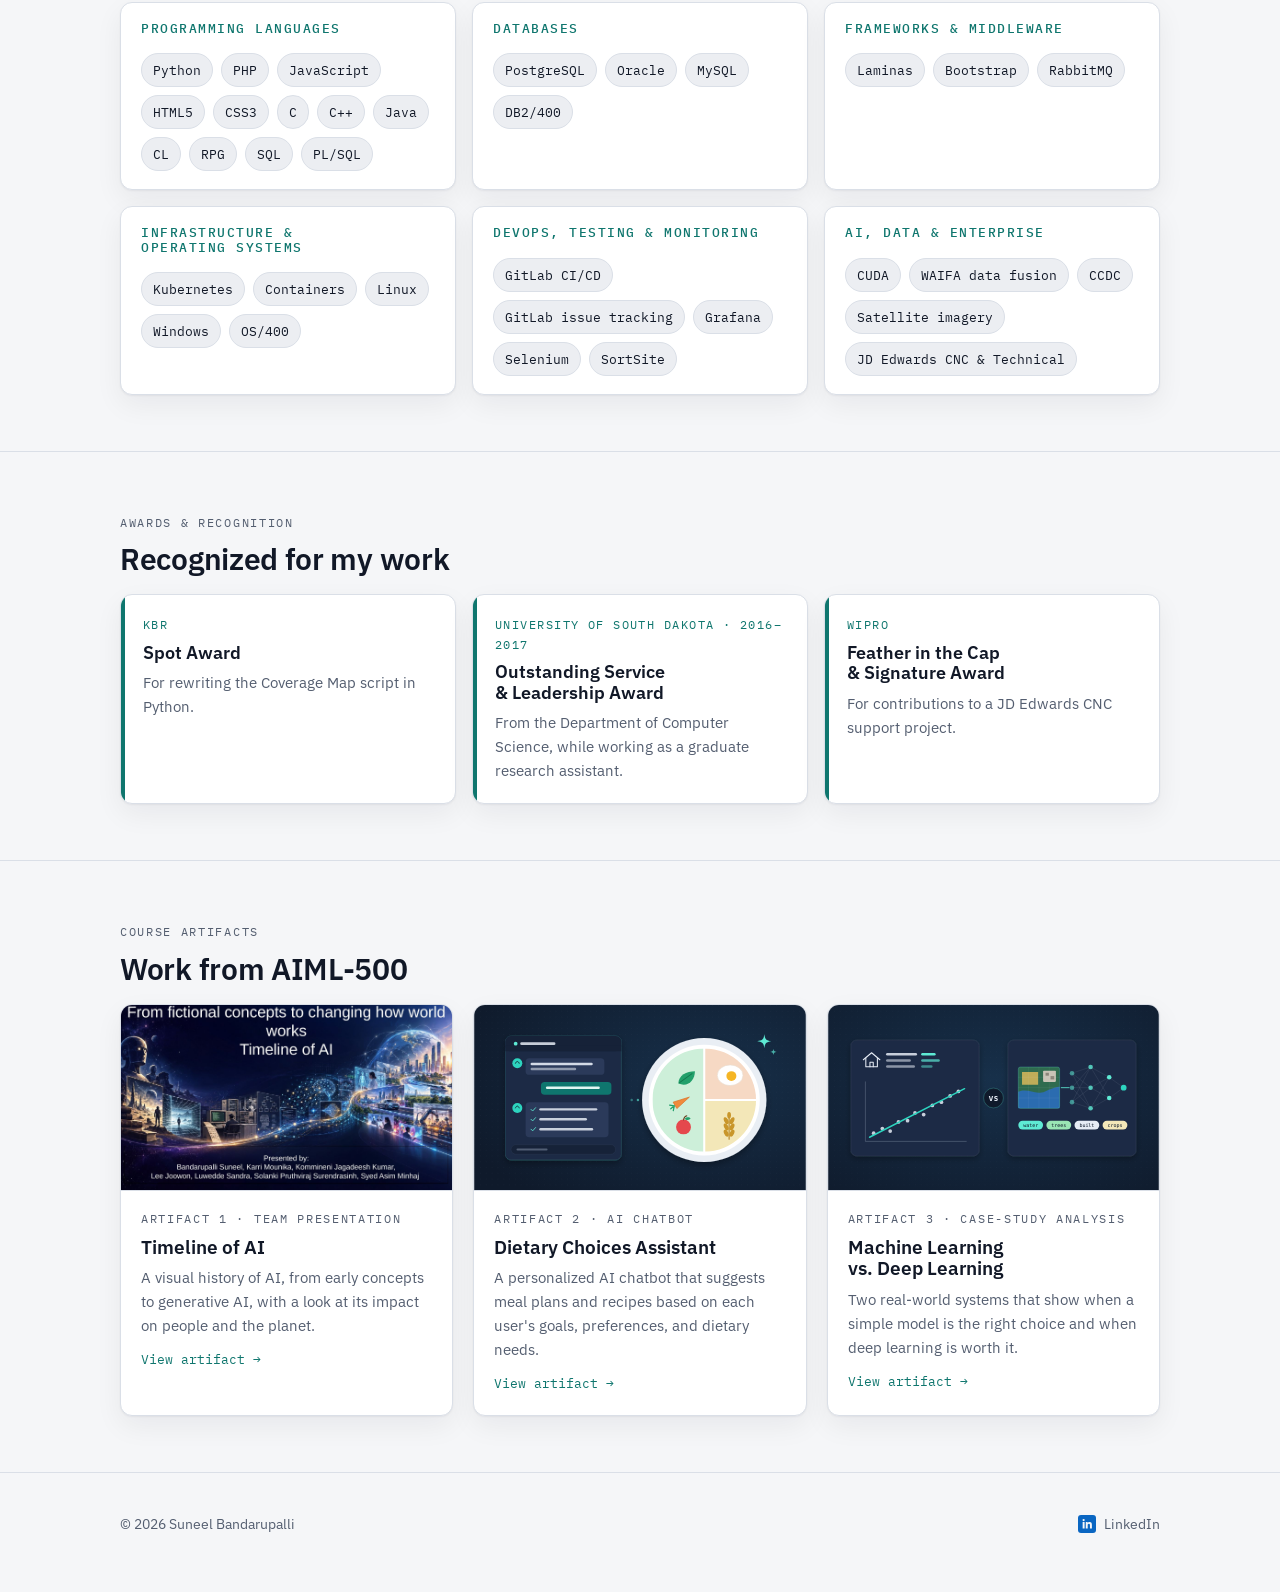
==== commit d11d2a65: "Add Artifact 3: Machine Learning vs. Deep Learning case study" ====
--- a/index.html
+++ b/index.html
@@ -228,6 +228,15 @@
             <span class="more">View artifact →</span>
           </div>
         </a>
+        <a class="card" href="artifacts/ml-vs-deep-learning/">
+          <img src="artifacts/ml-vs-deep-learning/cover.svg" alt="Illustration comparing a regression line with a neural network reading a satellite image" loading="lazy">
+          <div class="body">
+            <span class="label">Artifact 3 · Case-study analysis</span>
+            <h3>Machine Learning vs. Deep Learning</h3>
+            <p>Two real-world systems that show when a simple model is the right choice and when deep learning is worth it.</p>
+            <span class="more">View artifact →</span>
+          </div>
+        </a>
       </div>
     </div>
   </section>
--- a/assets/css/style.css
+++ b/assets/css/style.css
@@ -159,3 +159,24 @@
 .award h3{font-size:18px;font-weight:600}
 .award p{color:var(--muted);font-size:15px}
 @media (max-width:420px){.nav ul{gap:12px;font-size:14px}}
+
+/* artifact 3: case-study layout */
+.cover{margin:0;border-radius:14px;overflow:hidden;box-shadow:var(--shadow);background:var(--band)}
+.cover img{width:100%;aspect-ratio:16/9;object-fit:cover}
+.duo{display:grid;grid-template-columns:repeat(2,minmax(0,1fr));gap:16px;margin-top:20px}
+@media (max-width:720px){.duo{grid-template-columns:1fr}}
+.case{background:var(--surface);border:1px solid var(--line);border-top:4px solid var(--accent);border-radius:12px;padding:20px 22px;box-shadow:var(--shadow);display:grid;gap:10px;align-content:start}
+.case h2{font-size:21px;font-weight:600}
+.case dl{display:grid;gap:10px;margin:4px 0 0}
+.case dt{font-family:var(--mono);font-size:11.5px;letter-spacing:.12em;text-transform:uppercase;color:var(--muted)}
+.case dd{margin:2px 0 0;font-size:15.5px}
+.paper{max-width:72ch;margin-top:44px;display:grid;gap:14px}
+.paper h2{font-size:clamp(22px,3vw,26px);font-weight:600;margin-top:22px}
+.paper h3{font-family:var(--mono);font-size:12.5px;letter-spacing:.12em;text-transform:uppercase;color:var(--accent);font-weight:500;margin-top:8px}
+.paper p{font-size:16.5px}
+.tablewrap{overflow-x:auto;border:1px solid var(--line);border-radius:12px;background:var(--surface)}
+.tablewrap table{width:100%;border-collapse:collapse;min-width:560px;font-size:15px}
+.tablewrap th,.tablewrap td{text-align:left;padding:12px 16px;border-bottom:1px solid var(--line);vertical-align:top}
+.tablewrap thead th{font-family:var(--mono);font-size:12px;letter-spacing:.1em;text-transform:uppercase;color:var(--muted);font-weight:500;background:var(--sunk)}
+.tablewrap tbody th{font-weight:600}
+.tablewrap tbody tr:last-child th,.tablewrap tbody tr:last-child td{border-bottom:0}
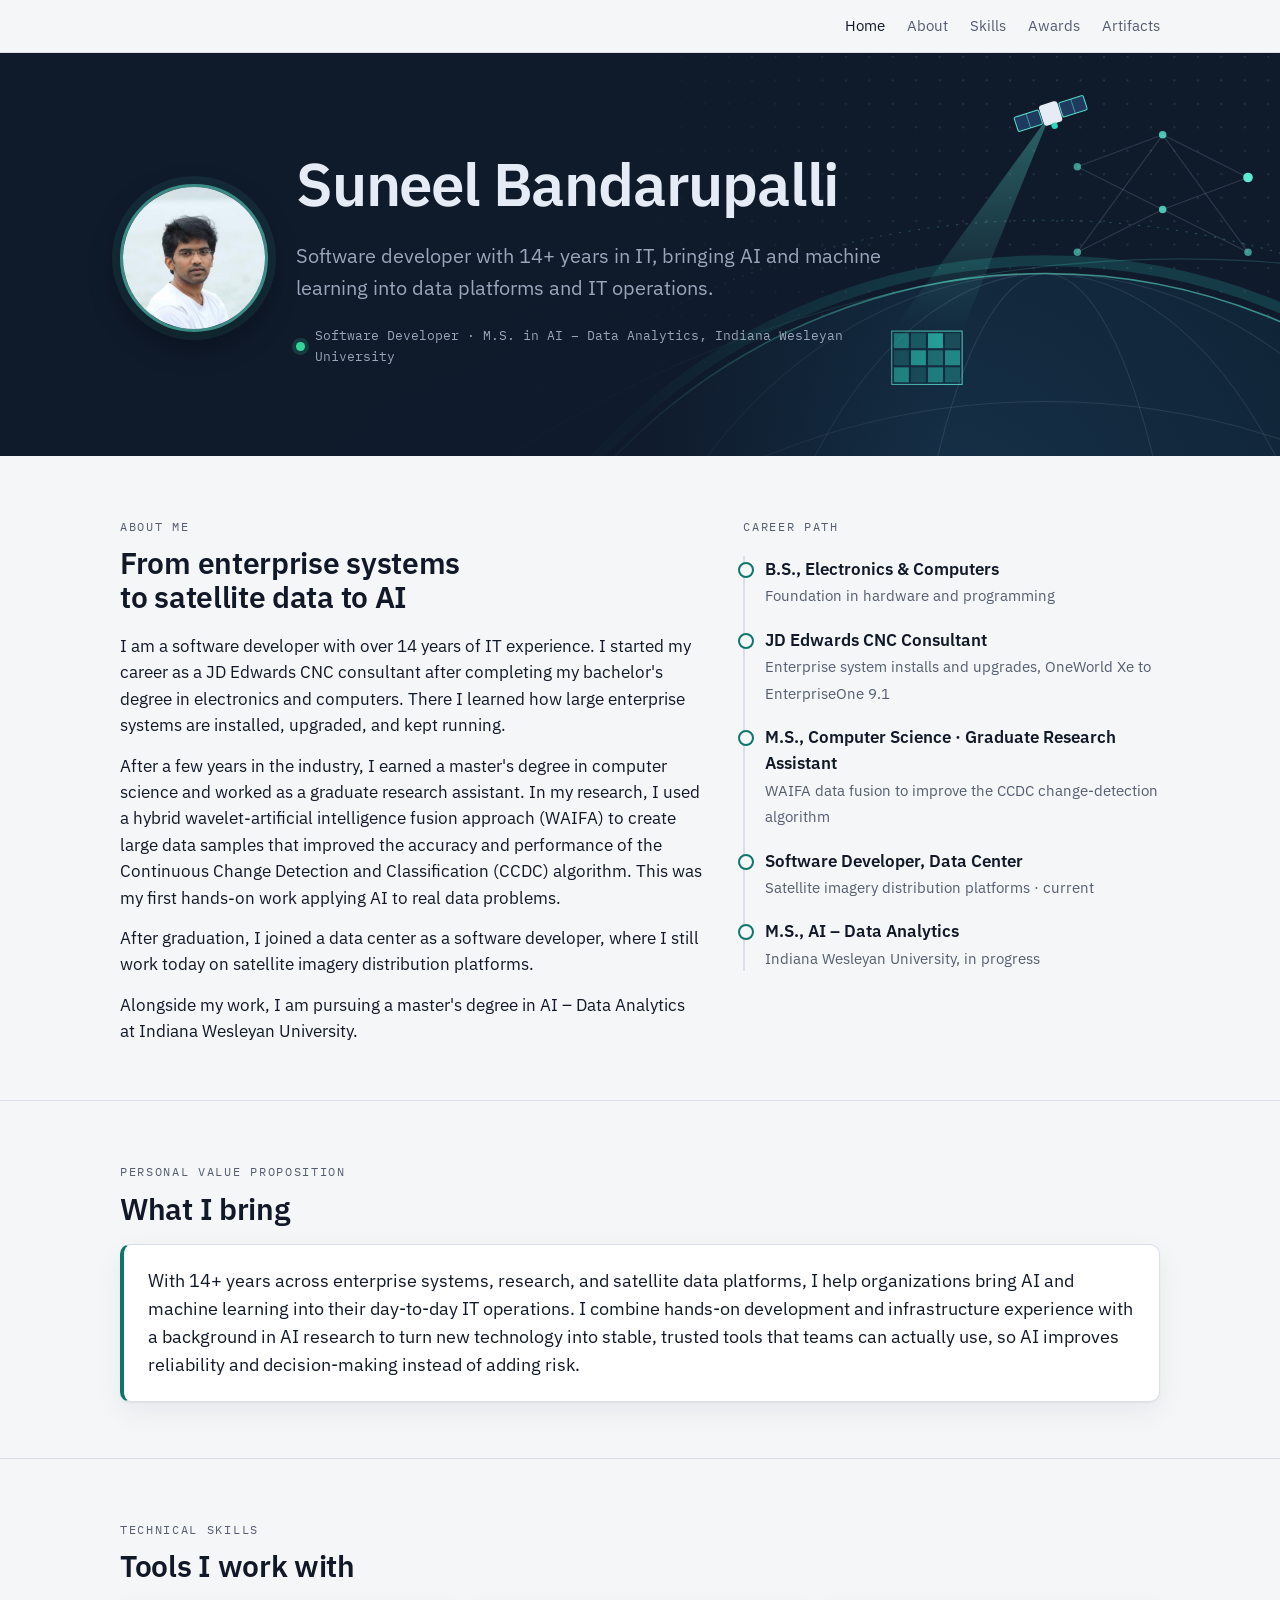
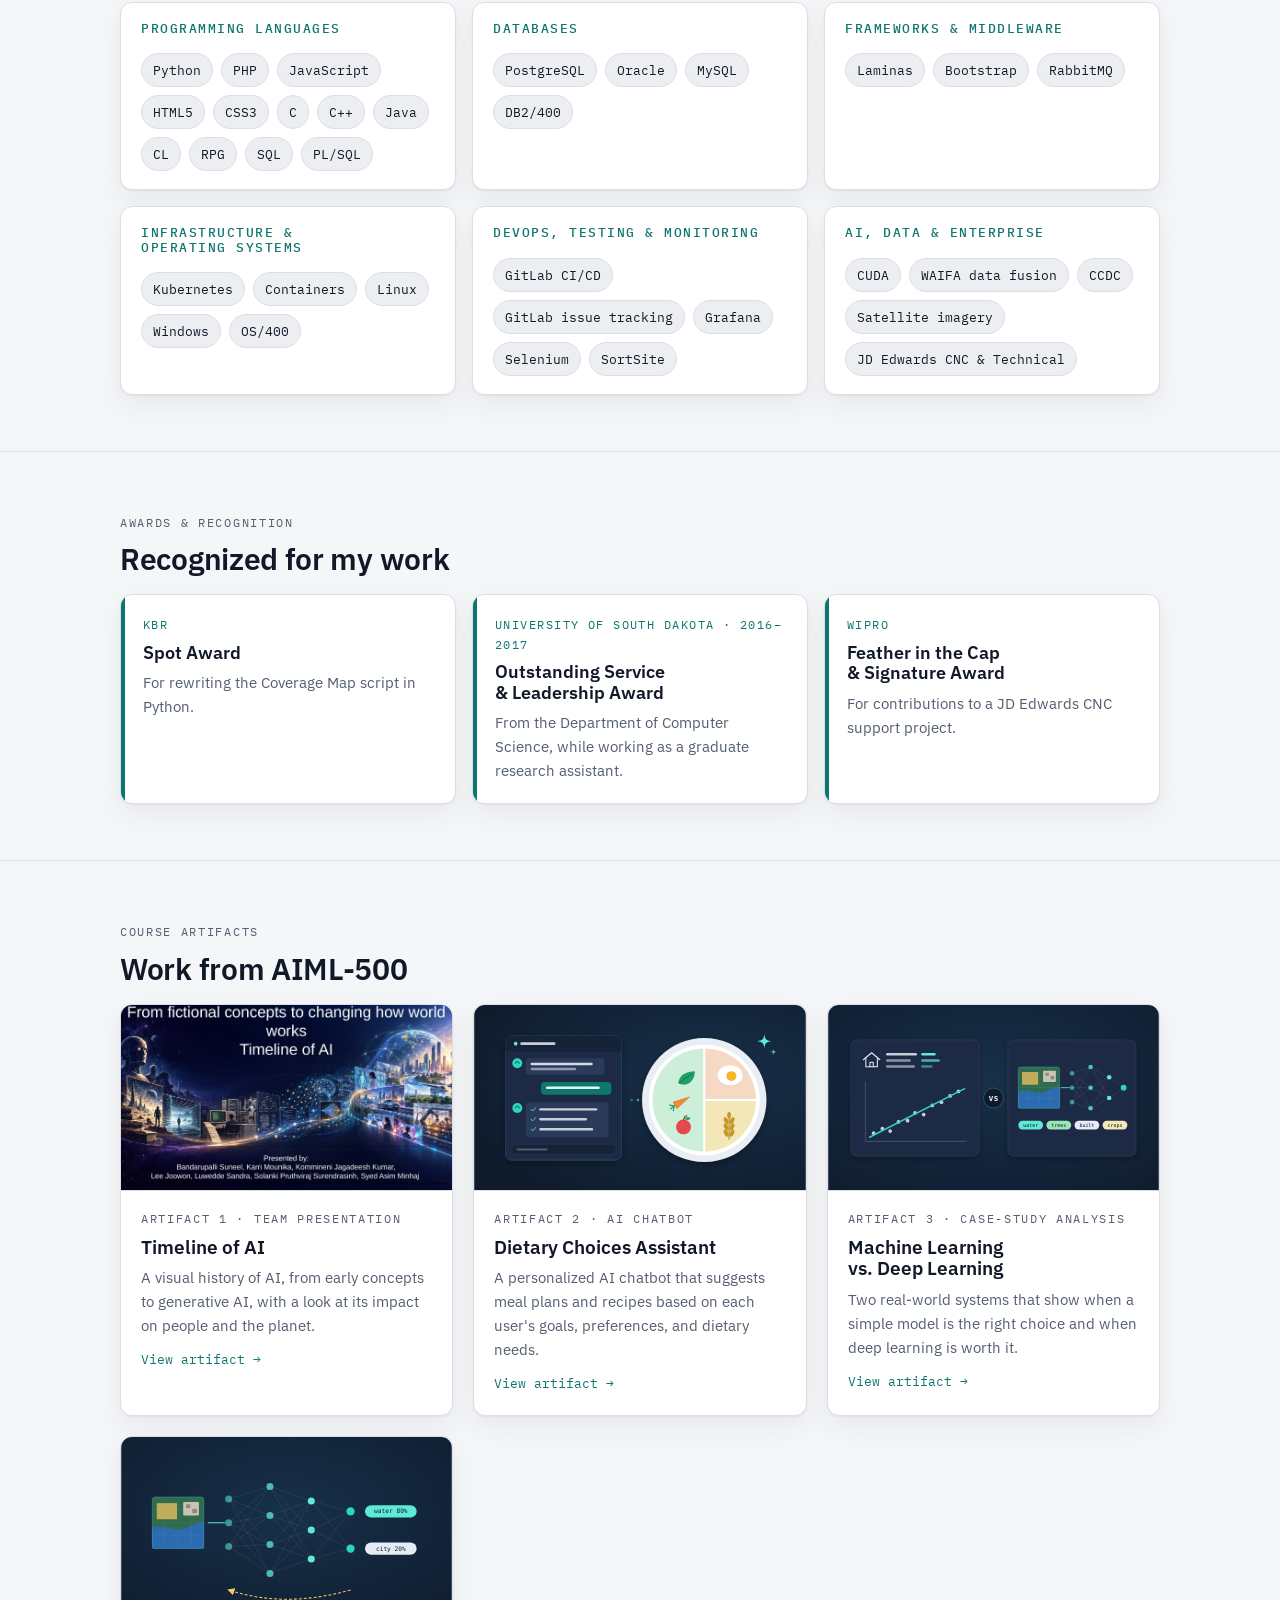
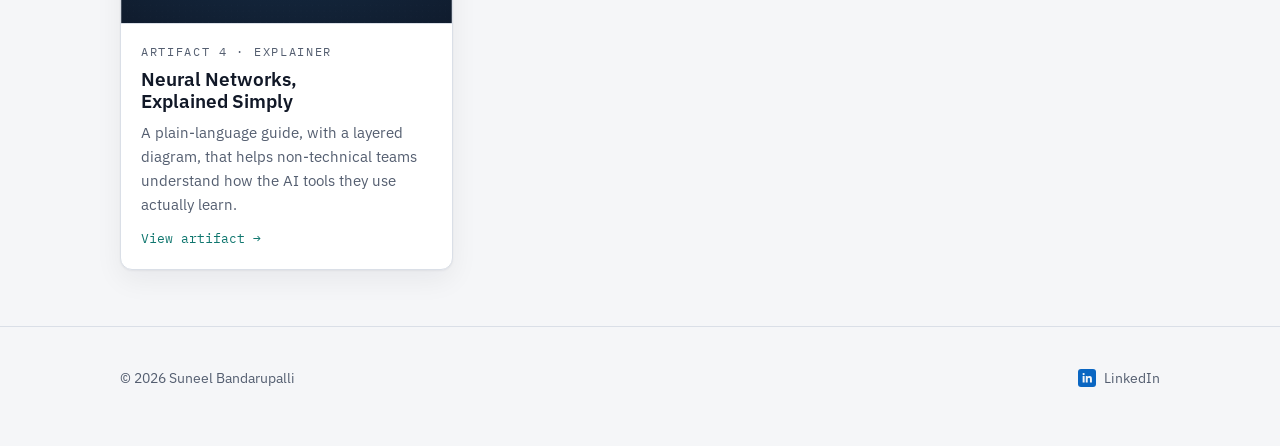
==== commit 5f6de52f: "Add Artifact 4: Neural Networks Explained Simply" ====
--- a/index.html
+++ b/index.html
@@ -237,6 +237,15 @@
             <span class="more">View artifact →</span>
           </div>
         </a>
+        <a class="card" href="artifacts/neural-networks-explained/">
+          <img src="artifacts/neural-networks-explained/cover.svg" alt="Illustration of a satellite image passing through layers of a neural network to a labeled answer" loading="lazy">
+          <div class="body">
+            <span class="label">Artifact 4 · Explainer</span>
+            <h3>Neural Networks, Explained Simply</h3>
+            <p>A plain-language guide, with a layered diagram, that helps non-technical teams understand how the AI tools they use actually learn.</p>
+            <span class="more">View artifact →</span>
+          </div>
+        </a>
       </div>
     </div>
   </section>
--- a/assets/css/style.css
+++ b/assets/css/style.css
@@ -170,7 +170,7 @@
 .case dl{display:grid;gap:10px;margin:4px 0 0}
 .case dt{font-family:var(--mono);font-size:11.5px;letter-spacing:.12em;text-transform:uppercase;color:var(--muted)}
 .case dd{margin:2px 0 0;font-size:15.5px}
-.paper{max-width:72ch;margin-top:44px;display:grid;gap:14px}
+.paper{margin-top:44px;display:grid;gap:14px}
 .paper h2{font-size:clamp(22px,3vw,26px);font-weight:600;margin-top:22px}
 .paper h3{font-family:var(--mono);font-size:12.5px;letter-spacing:.12em;text-transform:uppercase;color:var(--accent);font-weight:500;margin-top:8px}
 .paper p{font-size:16.5px}
@@ -180,3 +180,32 @@
 .tablewrap thead th{font-family:var(--mono);font-size:12px;letter-spacing:.1em;text-transform:uppercase;color:var(--muted);font-weight:500;background:var(--sunk)}
 .tablewrap tbody th{font-weight:600}
 .tablewrap tbody tr:last-child th,.tablewrap tbody tr:last-child td{border-bottom:0}
+/* Artifact 4: explainer */
+.paper .lead{font-size:clamp(19px,2.4vw,22px);font-weight:500;line-height:1.45;color:var(--ink);border-left:4px solid var(--accent);padding-left:16px}
+.steps{display:grid;gap:12px;margin:0;padding-left:30px;font-size:16.5px}
+.steps li{padding-left:4px}
+.steps li::marker{font-family:var(--mono);color:var(--accent);font-weight:500}
+.diagram{margin:18px 0 6px;display:grid;gap:10px}
+.diagram-scroll{overflow-x:auto;border:1px solid var(--line);border-radius:12px;background:var(--surface);padding:16px}
+.diagram svg{display:block;width:100%;min-width:620px;height:auto}
+.diagram figcaption{font-size:14.5px;color:var(--muted)}
+.d-head{font-family:var(--sans);font-size:17px;font-weight:600;fill:var(--ink)}
+.d-sub{font-family:var(--mono);font-size:12.5px;fill:var(--muted)}
+.d-wire{stroke:var(--line);stroke-width:1.5;fill:none}
+.d-line{stroke:var(--line)}
+.d-node circle{fill:var(--accent-soft);stroke:var(--accent);stroke-width:2}
+.d-strong circle{fill:var(--accent);fill-opacity:.35}
+.d-out-a{fill:var(--accent)}
+.d-out-a-t{font-family:var(--mono);font-size:16px;fill:var(--accent-ink)}
+.d-out-b{fill:var(--sunk);stroke:var(--line)}
+.d-out-b-t{font-family:var(--mono);font-size:16px;fill:var(--muted)}
+.d-fwd{stroke:var(--accent);stroke-width:2.5;fill:none}
+.d-back{stroke:#B7791F;stroke-width:2.5;stroke-dasharray:8 6;fill:none}
+.d-accent-fill{fill:var(--accent)}
+.d-warm-fill{fill:#B7791F}
+.d-cap{font-family:var(--sans);font-size:13.5px;fill:var(--ink);paint-order:stroke;stroke:var(--surface);stroke-width:6px}
+.d-warm{fill:#B7791F}
+.check{margin-top:18px;background:var(--accent-soft);border-radius:12px;padding:18px 20px;display:grid;gap:8px}
+.check .label{color:var(--accent)}
+.check .hint{display:block;margin-top:6px;font-size:14.5px;color:var(--muted)}
+@media (prefers-color-scheme:dark){.d-back,.d-warm-fill,.d-warm{stroke:#F3C969}.d-warm-fill,.d-warm{fill:#F3C969}.d-warm{stroke:var(--surface)}}
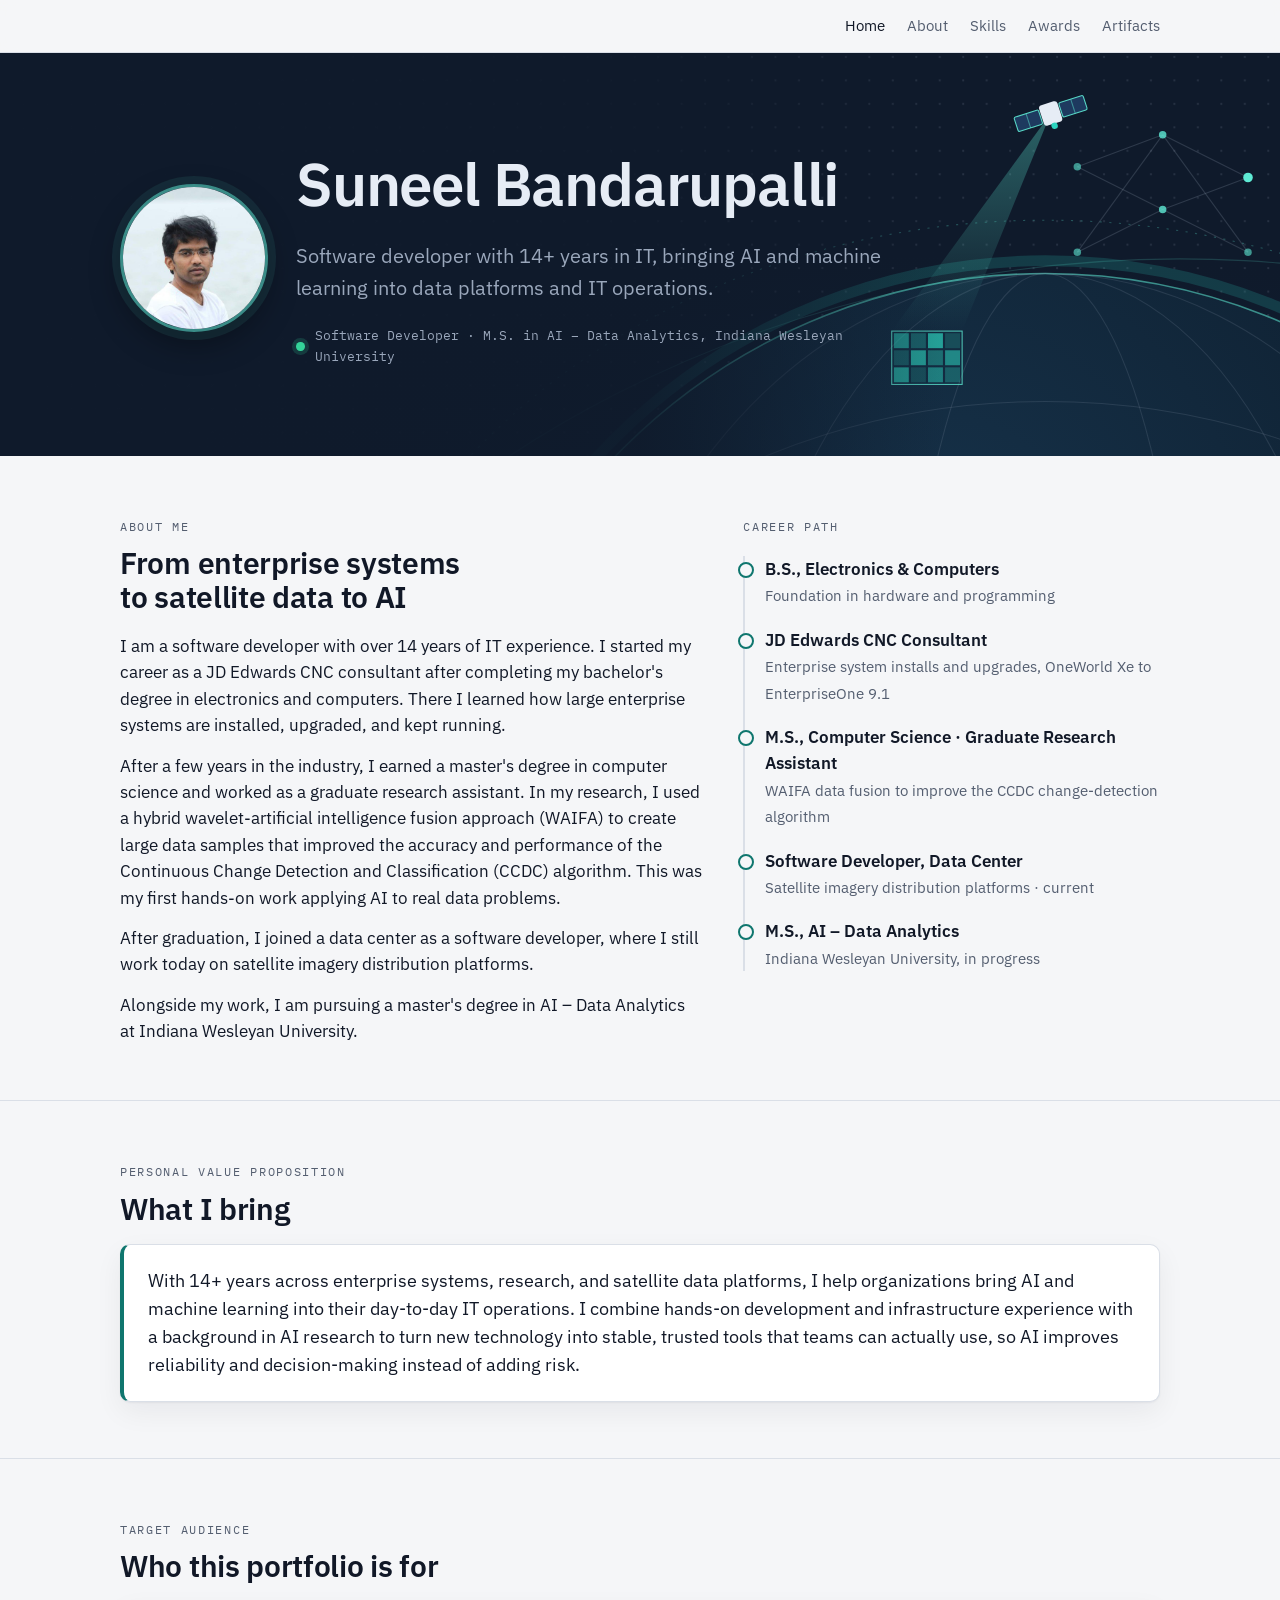
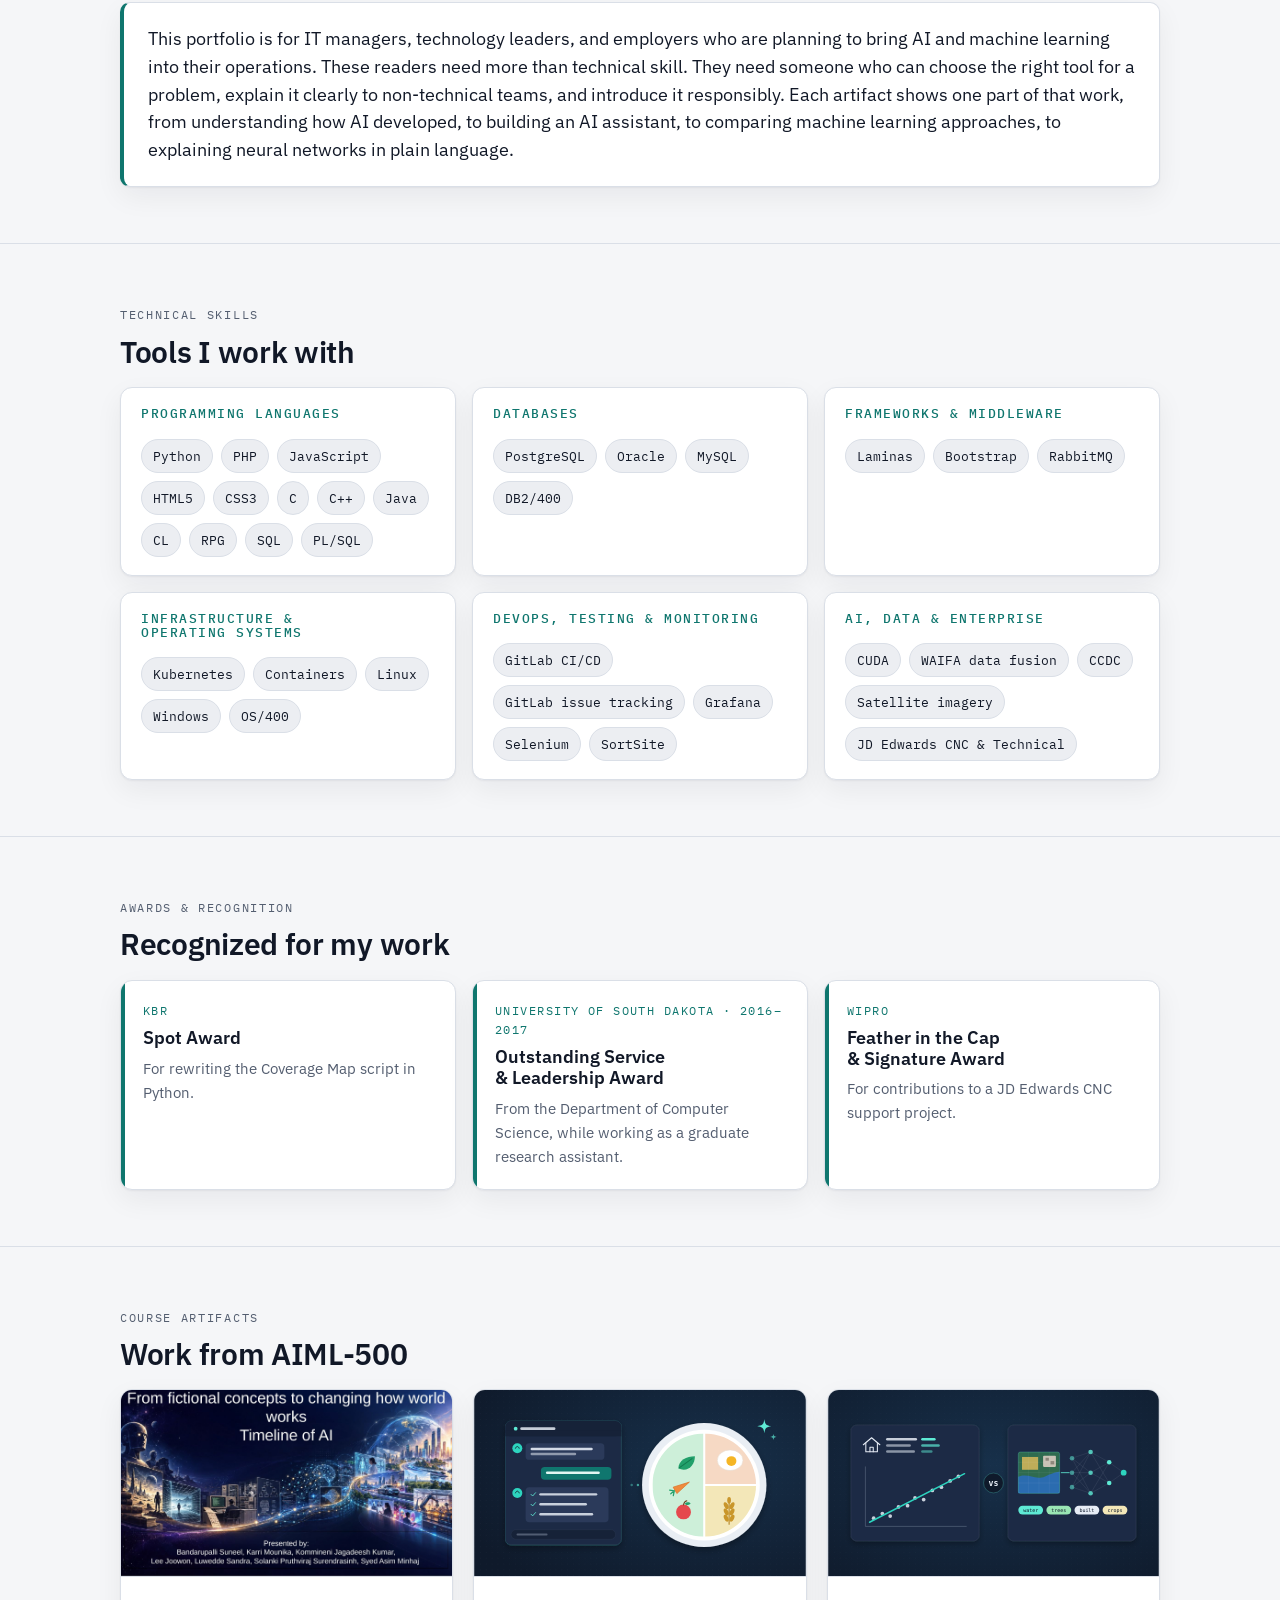
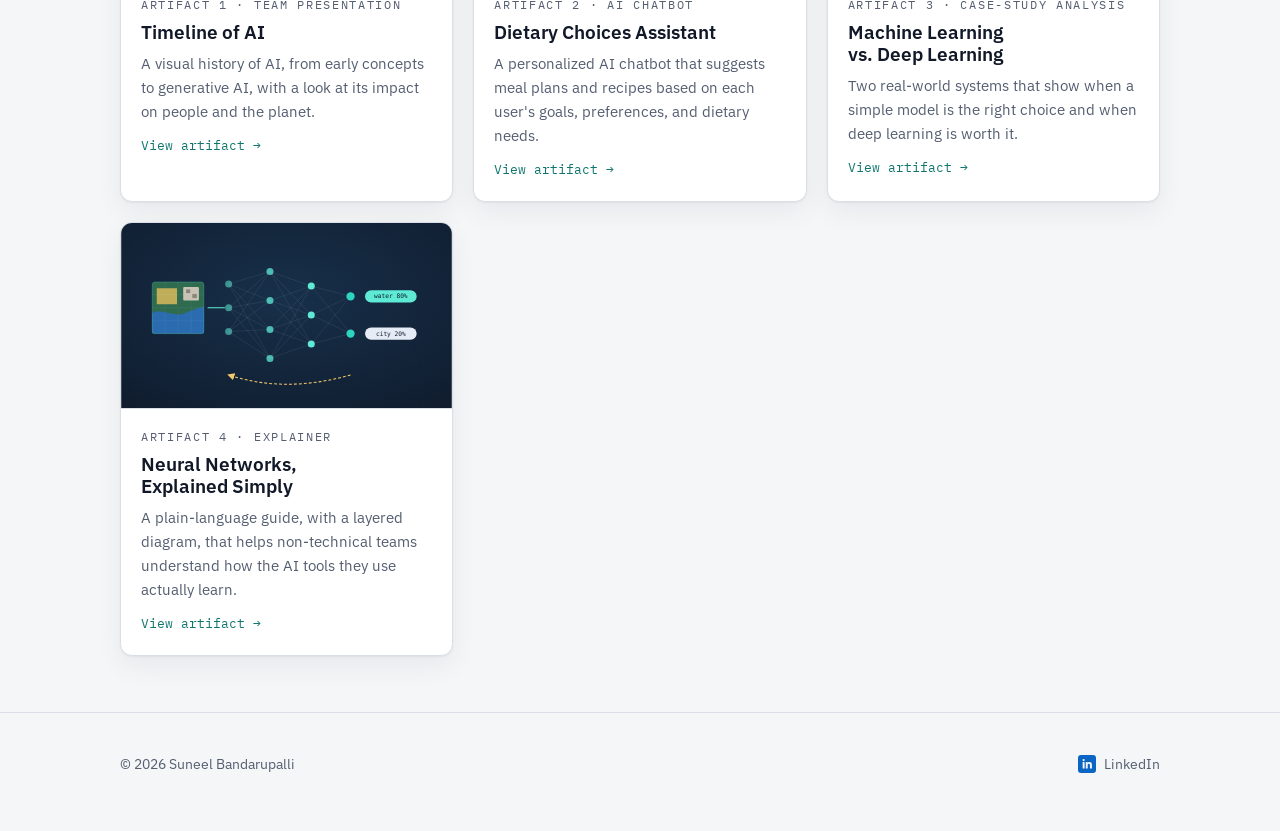
==== commit 62bcbd68: "Add Target Audience section and Artifact 2 references" ====
--- a/index.html
+++ b/index.html
@@ -136,6 +136,14 @@
     </div>
   </section>
 
+  <section class="block" id="audience">
+    <div class="wrap">
+      <span class="label">Target Audience</span>
+      <h2>Who this portfolio is for</h2>
+      <p class="vp">This portfolio is for IT managers, technology leaders, and employers who are planning to bring AI and machine learning into their operations. These readers need more than technical skill. They need someone who can choose the right tool for a problem, explain it clearly to non-technical teams, and introduce it responsibly. Each artifact shows one part of that work, from understanding how AI developed, to building an AI assistant, to comparing machine learning approaches, to explaining neural networks in plain language.</p>
+    </div>
+  </section>
+
   <section class="block" id="skills">
     <div class="wrap">
       <span class="label">Technical Skills</span>
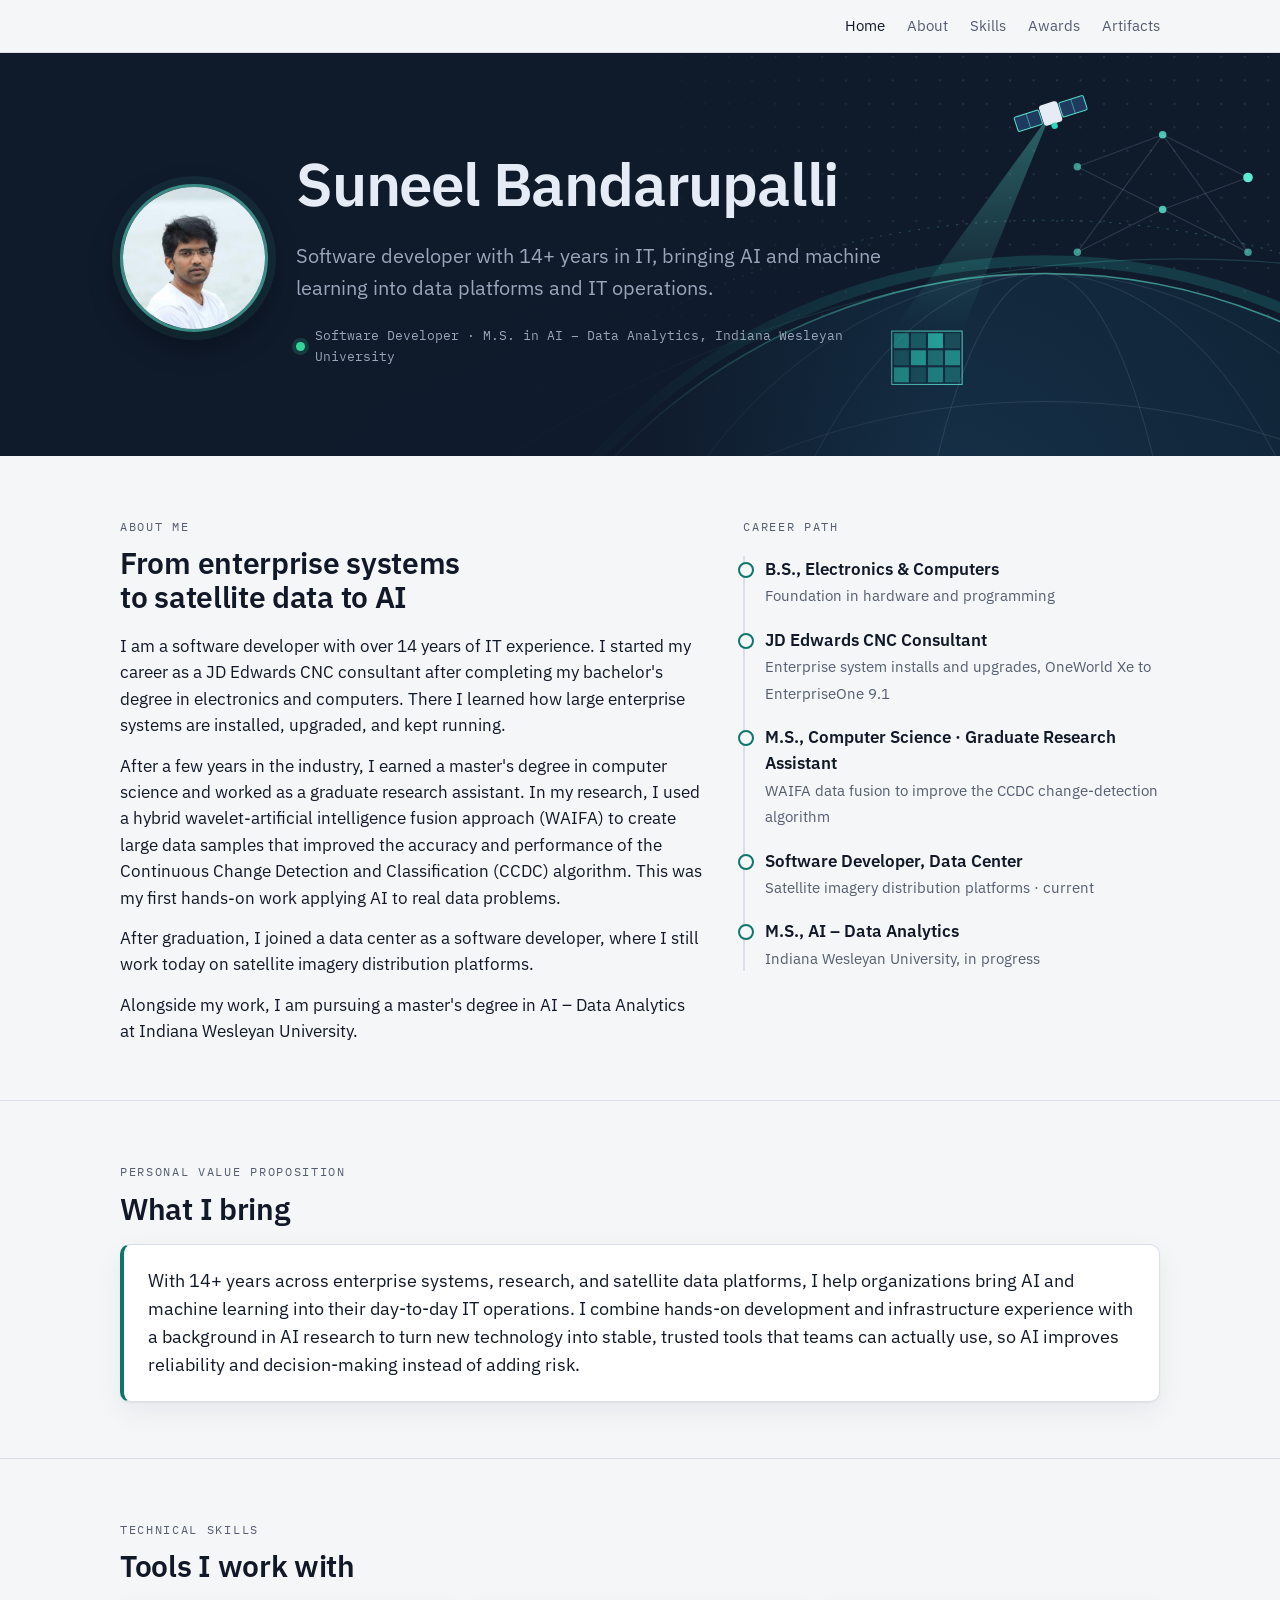
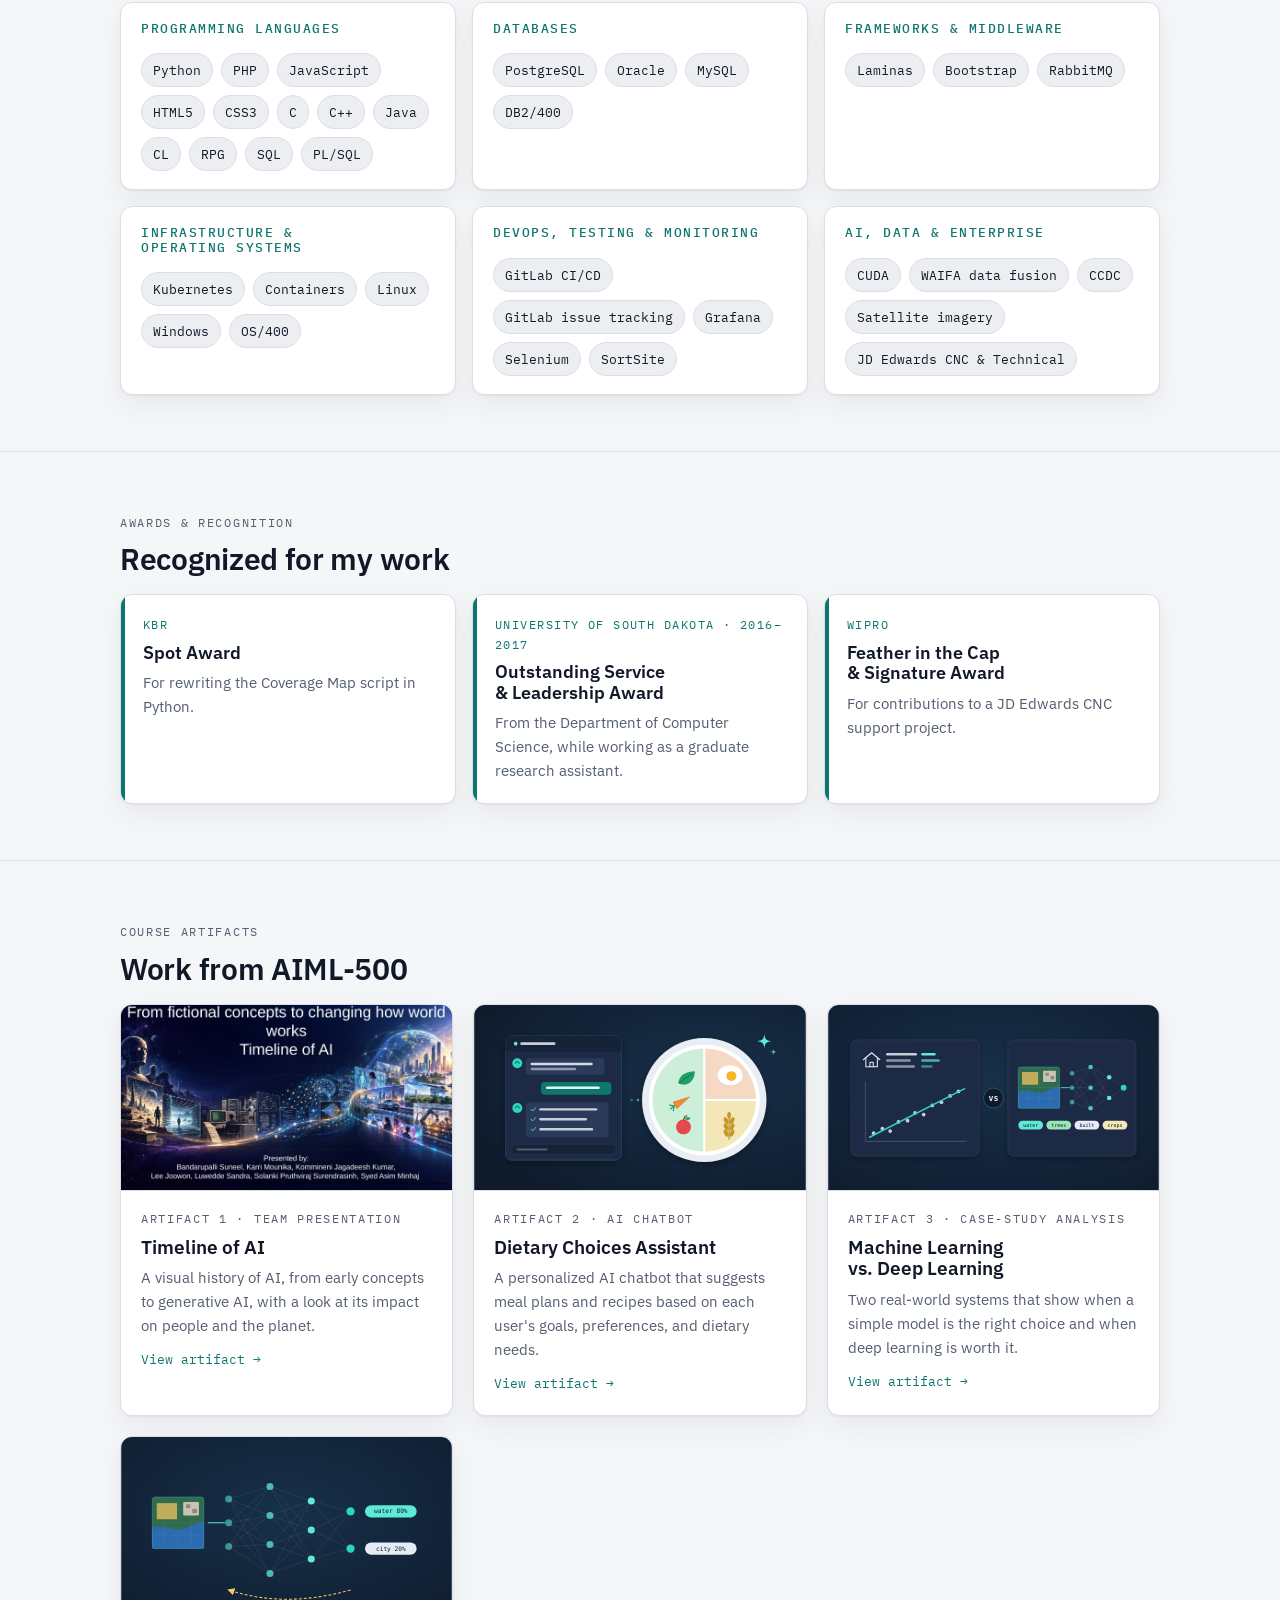
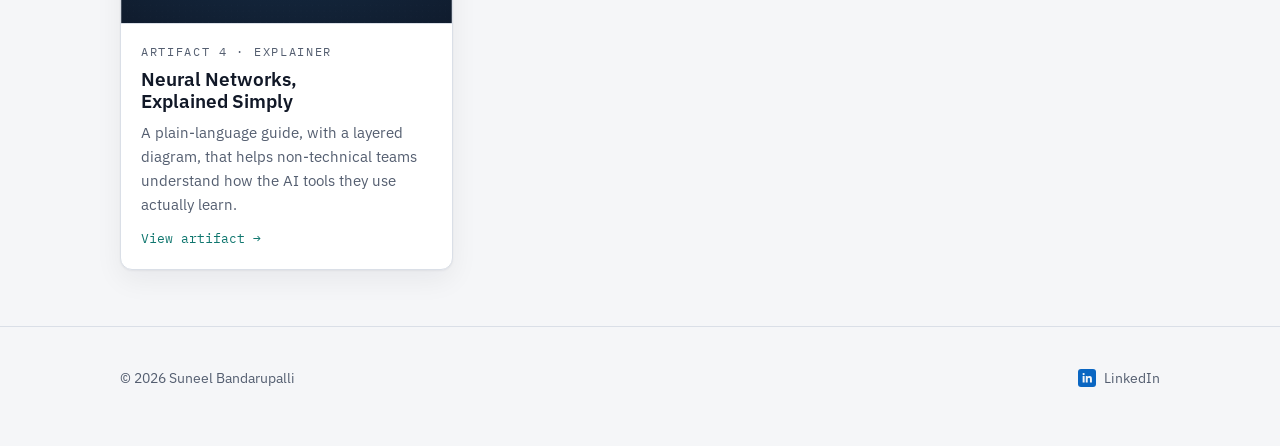
==== commit 3d06428c: "Remove Target Audience section from home page" ====
--- a/index.html
+++ b/index.html
@@ -136,14 +136,6 @@
     </div>
   </section>
 
-  <section class="block" id="audience">
-    <div class="wrap">
-      <span class="label">Target Audience</span>
-      <h2>Who this portfolio is for</h2>
-      <p class="vp">This portfolio is for IT managers, technology leaders, and employers who are planning to bring AI and machine learning into their operations. These readers need more than technical skill. They need someone who can choose the right tool for a problem, explain it clearly to non-technical teams, and introduce it responsibly. Each artifact shows one part of that work, from understanding how AI developed, to building an AI assistant, to comparing machine learning approaches, to explaining neural networks in plain language.</p>
-    </div>
-  </section>
-
   <section class="block" id="skills">
     <div class="wrap">
       <span class="label">Technical Skills</span>
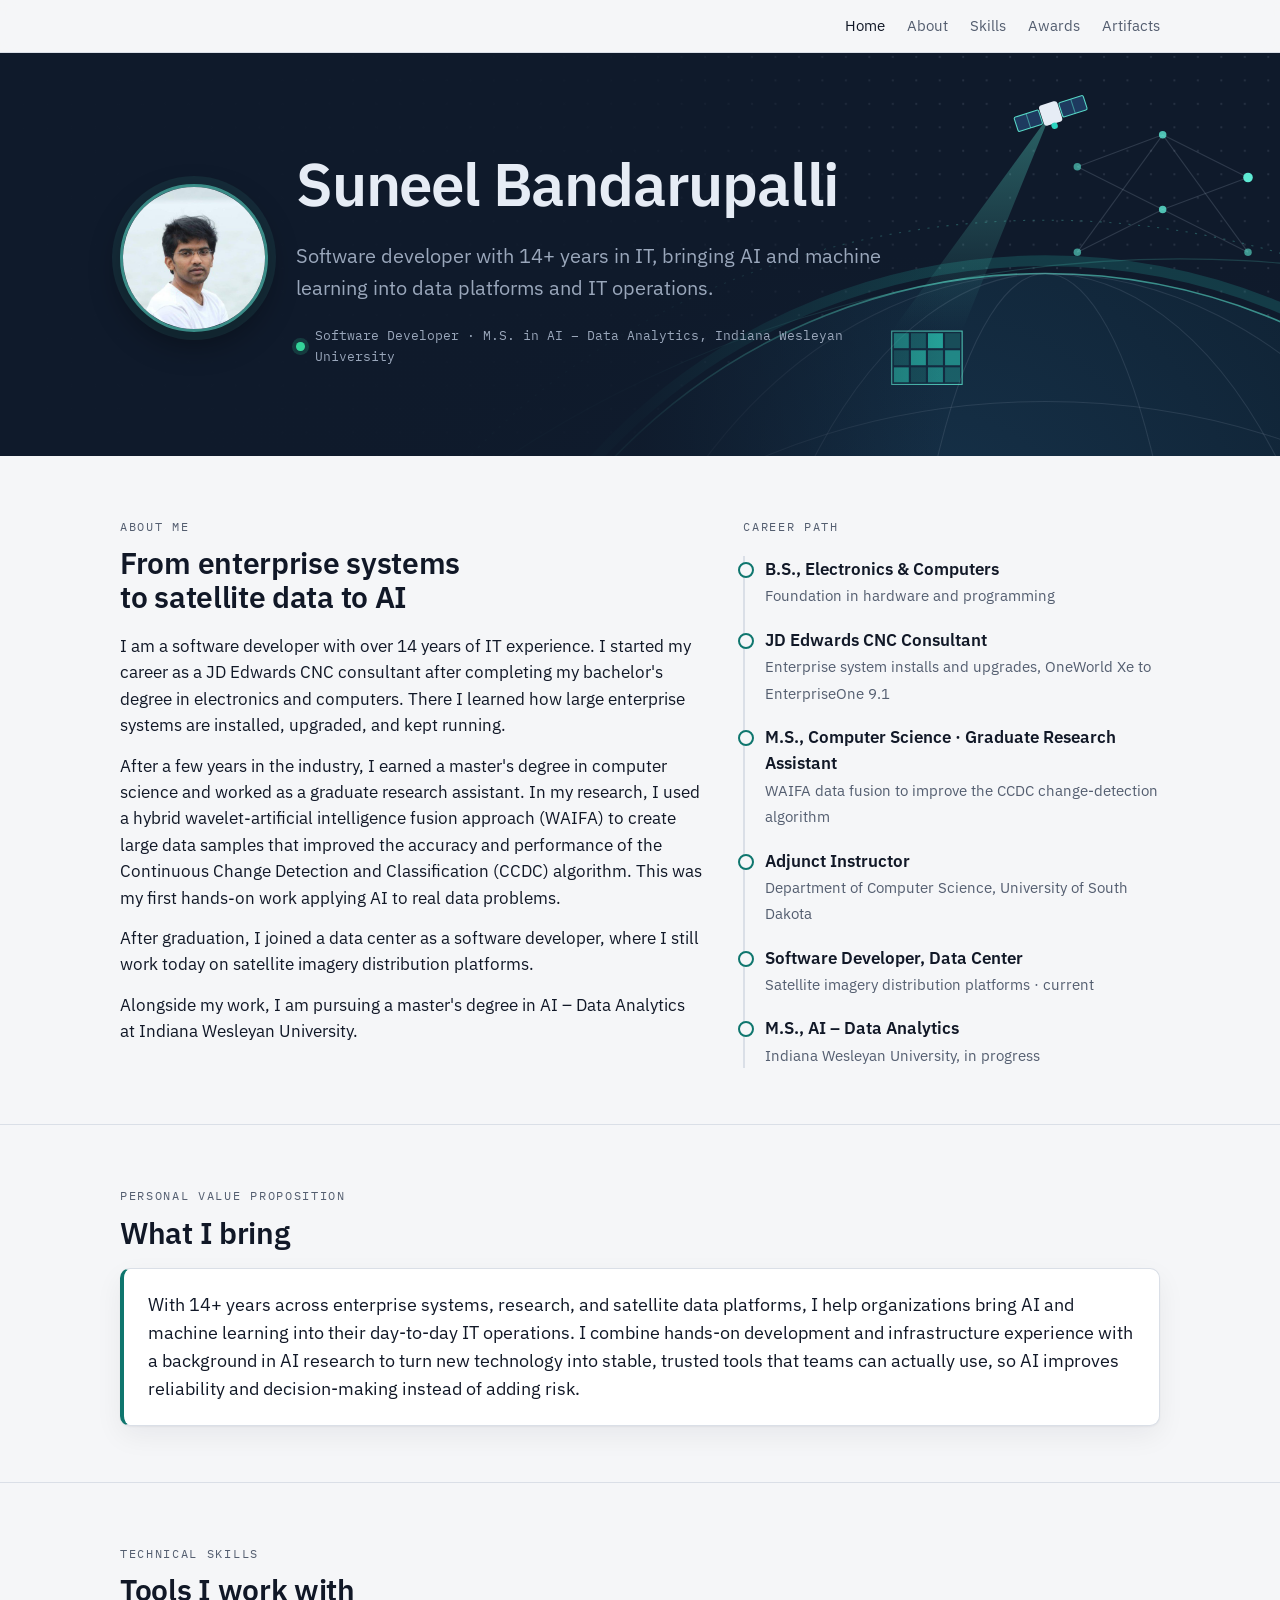
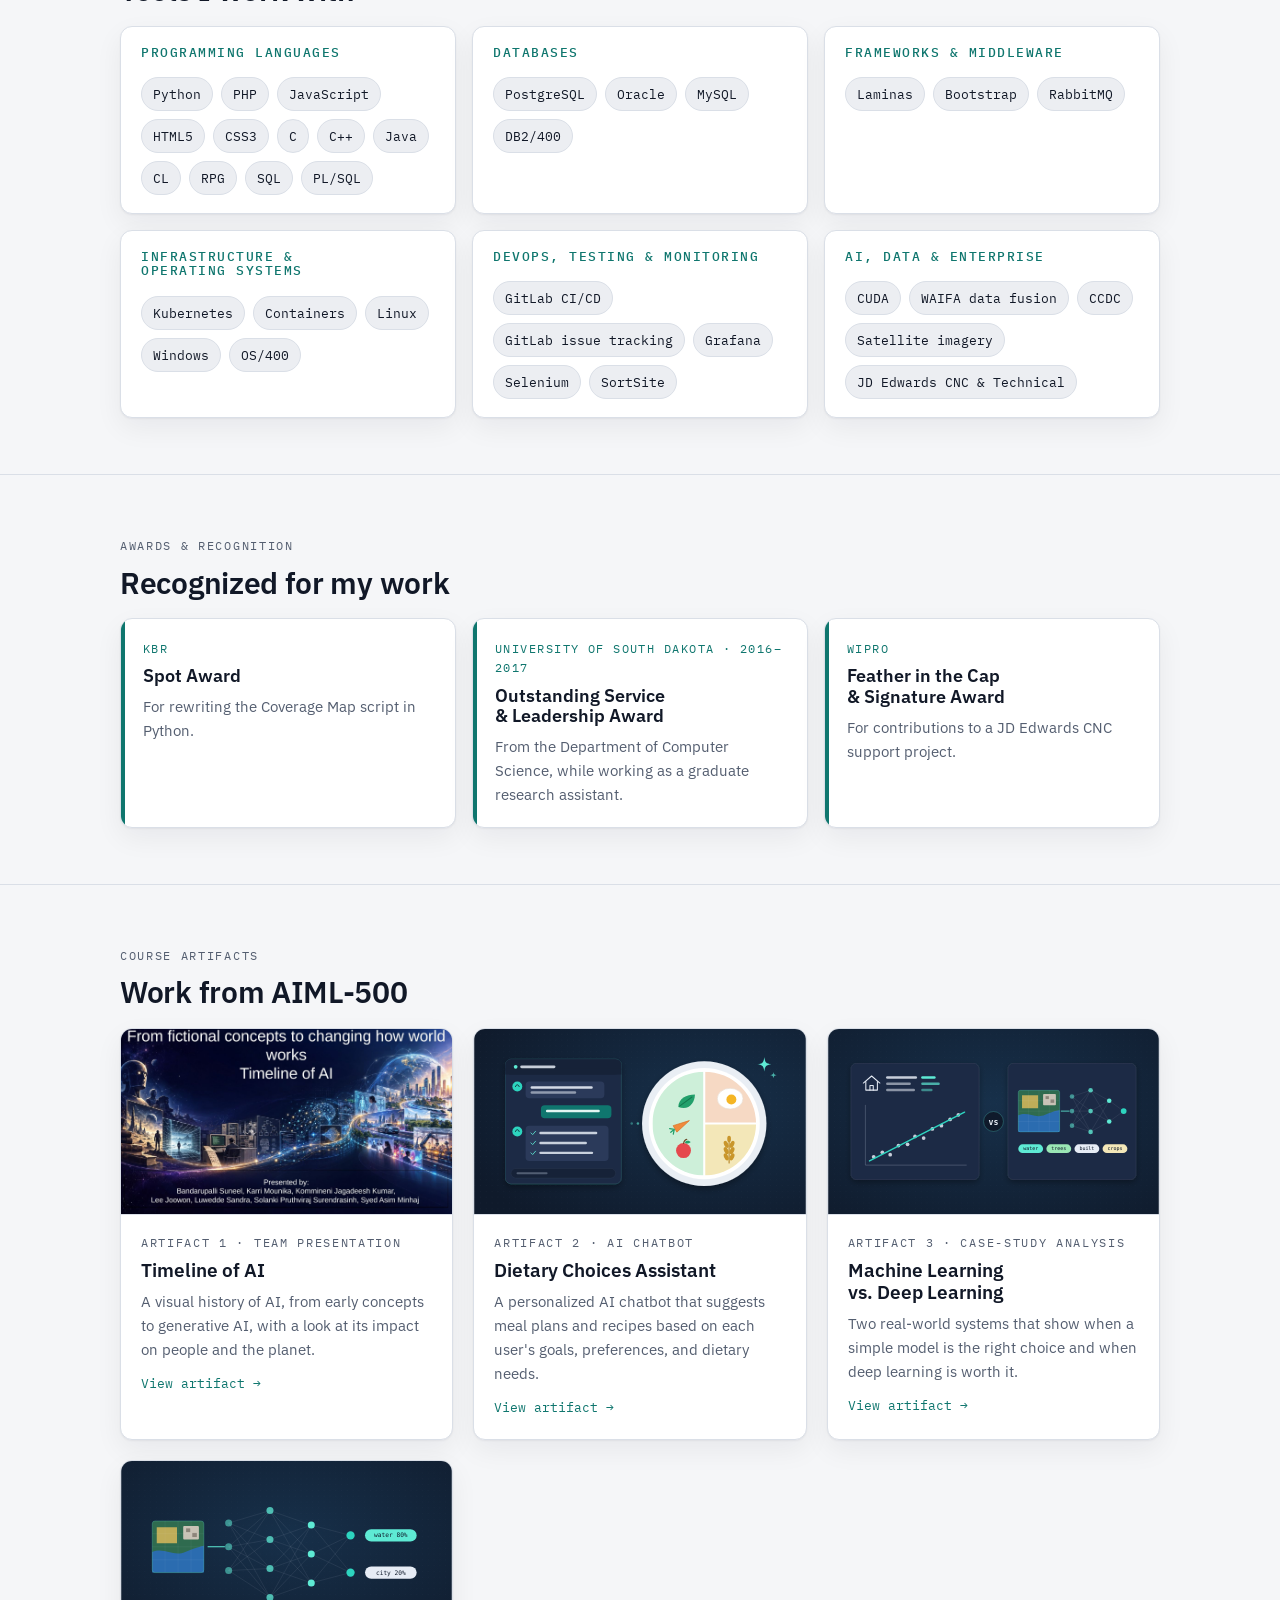
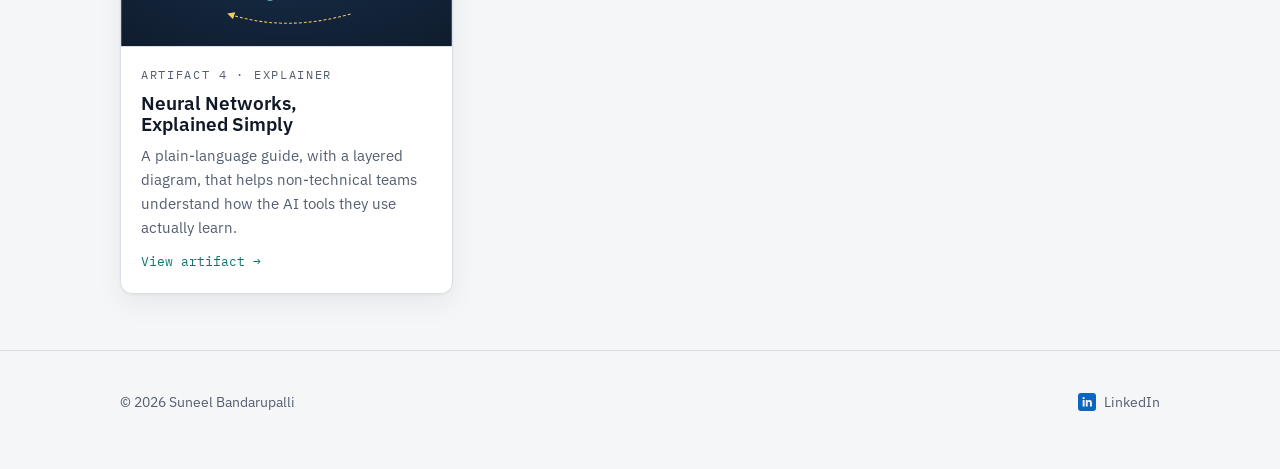
==== commit 3d2411f1: "Add adjunct instructor role to career path" ====
--- a/index.html
+++ b/index.html
@@ -121,6 +121,7 @@
           <li><b>B.S., Electronics &amp; Computers</b><span>Foundation in hardware and programming</span></li>
           <li><b>JD Edwards CNC Consultant</b><span>Enterprise system installs and upgrades, OneWorld Xe to EnterpriseOne 9.1</span></li>
           <li><b>M.S., Computer Science · Graduate Research Assistant</b><span>WAIFA data fusion to improve the CCDC change-detection algorithm</span></li>
+          <li><b>Adjunct Instructor</b><span>Department of Computer Science, University of South Dakota</span></li>
           <li><b>Software Developer, Data Center</b><span>Satellite imagery distribution platforms · current</span></li>
           <li><b>M.S., AI – Data Analytics</b><span>Indiana Wesleyan University, in progress</span></li>
         </ul>
